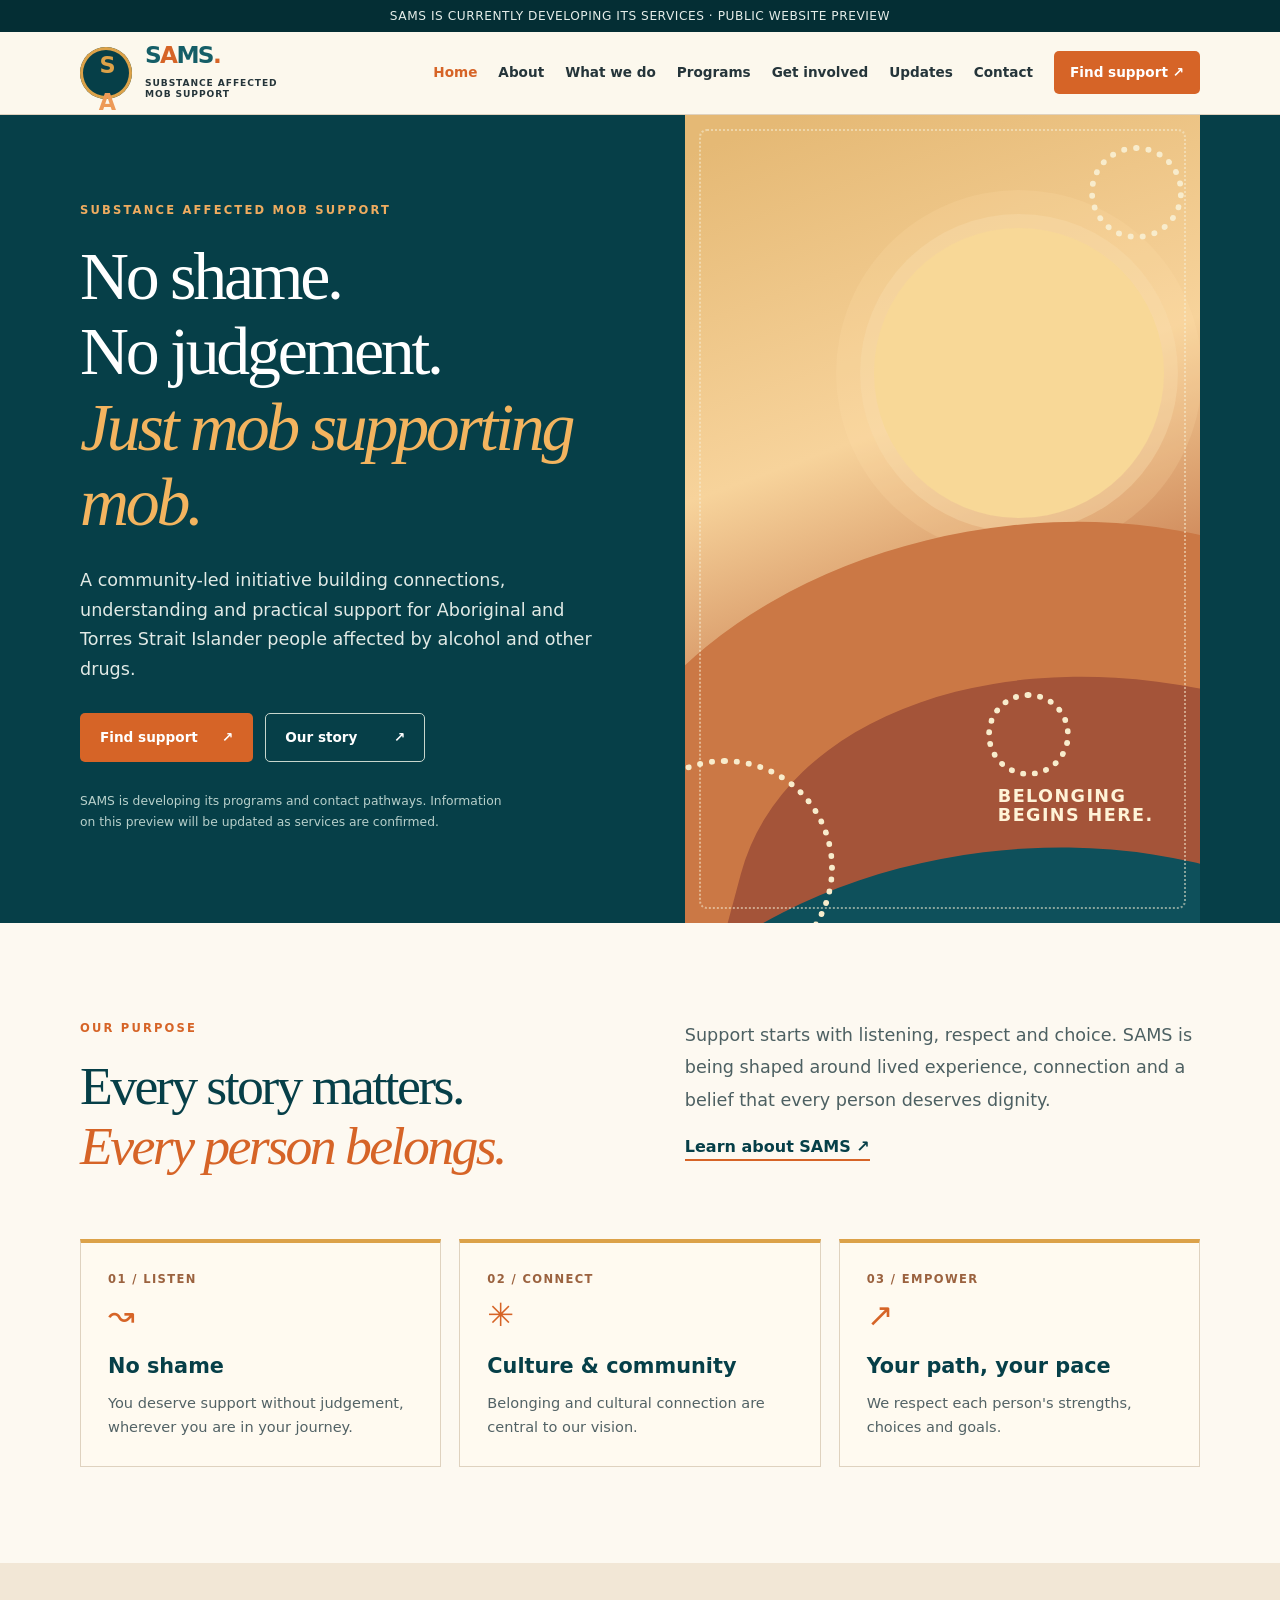
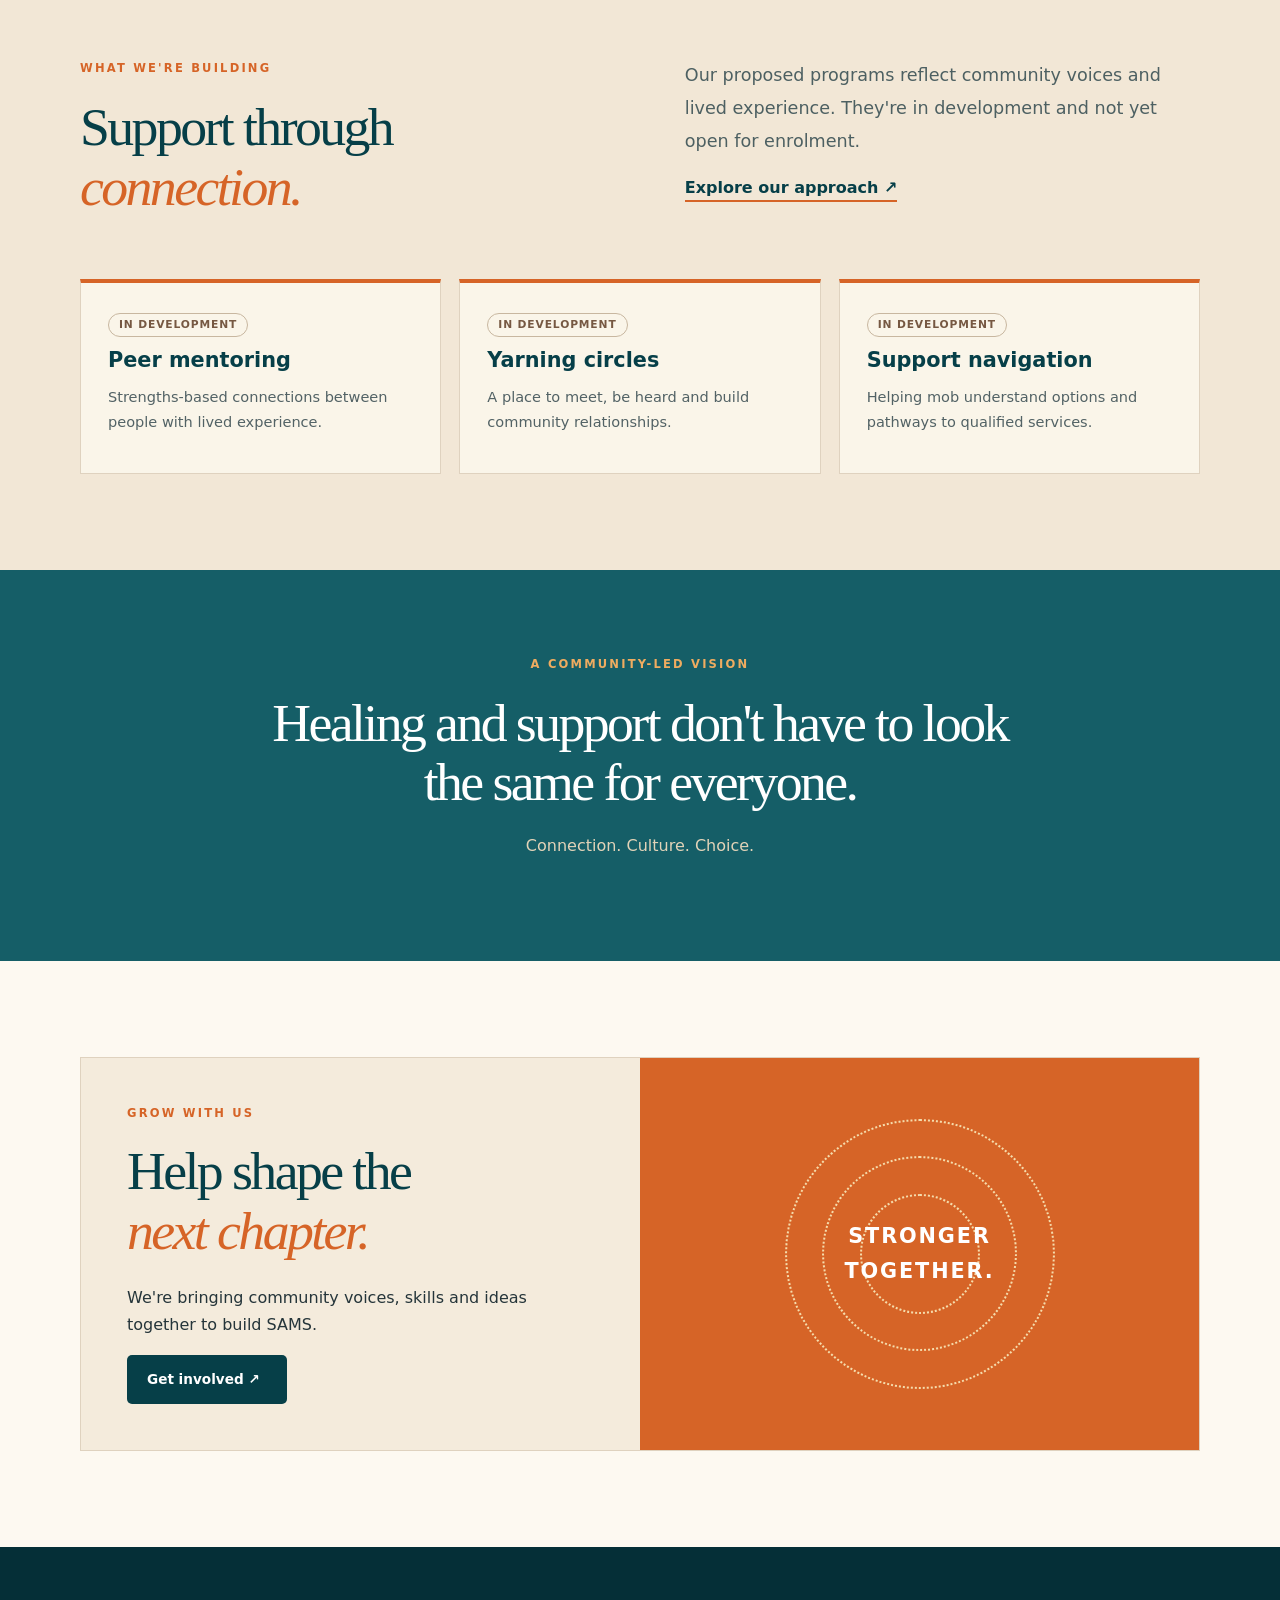
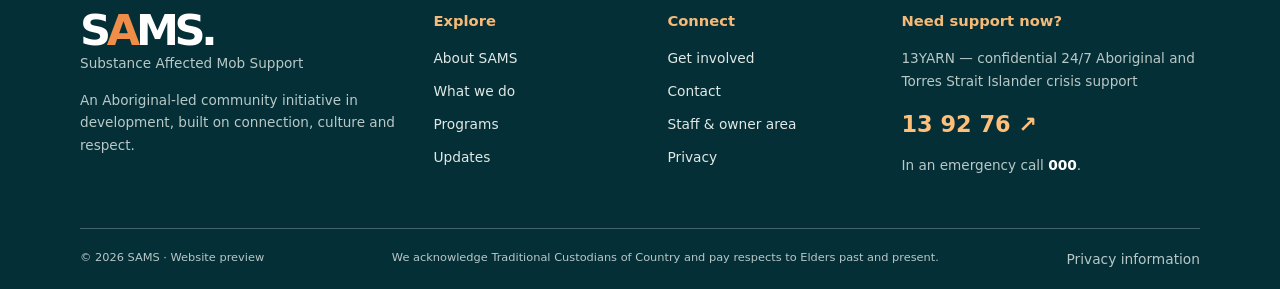
==== index.html @ 55bbc935 "Publish SAMS public preview website with safe informational pages" ====
<!doctype html><html lang="en-AU"><head><meta charset="utf-8"><meta name="viewport" content="width=device-width,initial-scale=1"><meta name="theme-color" content="#063f48"><meta name="robots" content="noindex,nofollow"><meta name="description" content="SAMS — Substance Affected Mob Support, an Aboriginal-led community initiative in development."><title>Home | SAMS</title><link rel="stylesheet" href="static/site.css"><script src="static/site.js" defer></script></head><body><a class="skip" href="#main">Skip to content</a><div class="topbar">SAMS IS CURRENTLY DEVELOPING ITS SERVICES · PUBLIC WEBSITE PREVIEW</div><header class="header"><div class="container head-inner"><a class="brand" href="index.html" aria-label="SAMS homepage"><span class="logo" aria-hidden="true">S<b>A</b></span><span><span class="brand-name">S<span class="orange-letter">A</span>MS<span class="orange-letter">.</span></span><div class="brand-sub">SUBSTANCE AFFECTED<br>MOB SUPPORT</div></span></a><button class="menu-toggle" type="button" aria-controls="nav" aria-expanded="false">☰ Menu</button><nav id="nav" class="nav" aria-label="Main navigation"><a aria-current="page" href="index.html">Home</a><a  href="about.html">About</a><a  href="what-we-do.html">What we do</a><a  href="programs.html">Programs</a><a  href="get-involved.html">Get involved</a><a  href="updates.html">Updates</a><a  href="contact.html">Contact</a><a class="nav-cta"  href="get-support.html">Find support ↗</a></nav></div></header><main id="main"><section class="hero"><div class="container hero-wrap"><div><span class="eyebrow light">SUBSTANCE AFFECTED MOB SUPPORT</span><h1>No shame.<br>No judgement.<br><em>Just mob supporting mob.</em></h1><p class="lead">A community-led initiative building connections, understanding and practical support for Aboriginal and Torres Strait Islander people affected by alcohol and other drugs.</p><div class="buttons"><a class="button orange" href="get-support.html">Find support <span>↗</span></a><a class="button outline" href="about.html">Our story <span>↗</span></a></div><p class="status-note">SAMS is developing its programs and contact pathways. Information on this preview will be updated as services are confirmed.</p></div><div class="hero-art" aria-label="Decorative landscape-inspired artwork"><div class="sun"></div><div class="hill hill-one"></div><div class="hill hill-two"></div><div class="hill hill-three"></div><div class="circle c1"></div><div class="circle c2"></div><div class="circle c3"></div><div class="art-word">BELONGING<br>BEGINS HERE.</div></div></div></section>
<section class="section paper"><div class="container split"><div><span class="eyebrow">OUR PURPOSE</span><h2>Every story matters.<br><em>Every person belongs.</em></h2></div><div><p class="body-large">Support starts with listening, respect and choice. SAMS is being shaped around lived experience, connection and a belief that every person deserves dignity.</p><a class="text-link" href="about.html">Learn about SAMS ↗</a></div></div><div class="container card-grid three"><article class="feature"><div class="number">01 / LISTEN</div><div class="feature-symbol">↝</div><h3>No shame</h3><p>You deserve support without judgement, wherever you are in your journey.</p></article><article class="feature"><div class="number">02 / CONNECT</div><div class="feature-symbol">✳</div><h3>Culture & community</h3><p>Belonging and cultural connection are central to our vision.</p></article><article class="feature"><div class="number">03 / EMPOWER</div><div class="feature-symbol">↗</div><h3>Your path, your pace</h3><p>We respect each person's strengths, choices and goals.</p></article></div></section>
<section class="section sand"><div class="container split"><div><span class="eyebrow">WHAT WE'RE BUILDING</span><h2>Support through<br><em>connection.</em></h2></div><div><p class="body-large">Our proposed programs reflect community voices and lived experience. They're in development and not yet open for enrolment.</p><a class="text-link" href="what-we-do.html">Explore our approach ↗</a></div></div><div class="container card-grid three"><article class="service"><span class="pill">In development</span><h3>Peer mentoring</h3><p>Strengths-based connections between people with lived experience.</p></article><article class="service"><span class="pill">In development</span><h3>Yarning circles</h3><p>A place to meet, be heard and build community relationships.</p></article><article class="service"><span class="pill">In development</span><h3>Support navigation</h3><p>Helping mob understand options and pathways to qualified services.</p></article></div></section><section class="quote"><div class="container"><span class="eyebrow light">A COMMUNITY-LED VISION</span><h2>Healing and support don't have to look the same for everyone.</h2><p>Connection. Culture. Choice.</p></div></section><section class="section paper"><div class="container callout"><div><span class="eyebrow">GROW WITH US</span><h2>Help shape the<br><em>next chapter.</em></h2><p>We're bringing community voices, skills and ideas together to build SAMS.</p><a class="button dark" href="get-involved.html">Get involved ↗</a></div><div class="symbol-art" aria-hidden="true"><div class="r"></div><div class="r"></div><div class="r"></div><span>STRONGER<br>TOGETHER.</span></div></div></section></main><footer class="foot"><div class="container foot-grid"><div><div class="foot-brand">S<span>A</span>MS.</div><p>Substance Affected Mob Support</p><p>An Aboriginal-led community initiative in development, built on connection, culture and respect.</p></div><div><h3>Explore</h3><a href="about.html">About SAMS</a><a href="what-we-do.html">What we do</a><a href="programs.html">Programs</a><a href="updates.html">Updates</a></div><div><h3>Connect</h3><a href="get-involved.html">Get involved</a><a href="contact.html">Contact</a><a href="staff-preview.html">Staff & owner area</a><a href="privacy.html">Privacy</a></div><div><h3>Need support now?</h3><p>13YARN — confidential 24/7 Aboriginal and Torres Strait Islander crisis support</p><a href="tel:139276" style="font-size:1.4rem;color:#ffbf79;font-weight:900">13 92 76 ↗</a><p>In an emergency call <a href="tel:000" style="display:inline;color:white;font-weight:800">000</a>.</p></div></div><div class="container foot-bottom"><span>© 2026 SAMS · Website preview</span><span>We acknowledge Traditional Custodians of Country and pay respects to Elders past and present.</span><a href="privacy.html">Privacy information</a></div></footer></body></html>
---- static/site.css ----
:root{--deep:#063f48;--teal:#155e67;--orange:#d66427;--orange-light:#e88e45;--gold:#dca249;--cream:#faf5e9;--paper:#fdf9f1;--sand:#f2e7d6;--ink:#25353a;--muted:#637173;--border:#dfd2bf}*{box-sizing:border-box}html{scroll-behavior:smooth}body{margin:0;font:16px/1.68 system-ui,-apple-system,"Segoe UI",sans-serif;background:var(--cream);color:var(--ink)}a{color:inherit}a:focus-visible,button:focus-visible{outline:3px solid var(--gold);outline-offset:4px}.container{width:min(1120px,calc(100% - 44px));margin:auto}.skip{position:absolute;left:-9999px;top:1rem;padding:.7rem;background:white;z-index:50}.skip:focus{left:1rem}.topbar{background:#042e34;color:#e5ede9;text-align:center;font-size:.76rem;padding:.35rem 1rem;letter-spacing:.045em}.header{background:#fcf8ed;border-bottom:1px solid var(--border);position:sticky;top:0;z-index:20}.head-inner{min-height:82px;display:flex;align-items:center;justify-content:space-between;gap:24px}.brand{display:flex;align-items:center;gap:13px;text-decoration:none;min-width:0}.logo{width:52px;height:52px;background:var(--deep);border-radius:50%;display:grid;place-items:center;color:var(--gold);font-size:1.4rem;font-weight:900;letter-spacing:-3px;box-shadow:inset 0 0 0 3px #dca249}.logo b{color:#ed9a57}.brand-name{font-weight:900;font-size:1.45rem;letter-spacing:-.07em;color:var(--teal);line-height:.9}.brand-name .orange-letter{color:var(--orange)}.brand-sub{font-size:.57rem;letter-spacing:.1em;line-height:1.25;font-weight:800;color:var(--ink);margin-top:6px}.nav{display:flex;gap:21px;align-items:center}.nav a{text-decoration:none;font-weight:700;font-size:.85rem;white-space:nowrap}.nav a[aria-current=page]{color:var(--orange)}.nav a:hover,.text-link:hover{color:var(--orange)}.nav .nav-cta{padding:10px 16px;border-radius:5px;background:var(--orange);color:#fff}.menu-toggle{display:none;background:none;border:1px solid var(--border);border-radius:6px;padding:8px 11px;font-weight:700}.hero{background:var(--deep);color:#fff;overflow:hidden}.hero-wrap{min-height:570px;display:grid;grid-template-columns:1.08fr .92fr;align-items:stretch}.hero-wrap>div:first-child{padding:86px 56px 78px 0}.eyebrow{display:block;font-size:.72rem;font-weight:900;letter-spacing:.19em;color:var(--orange);text-transform:uppercase;margin-bottom:19px}.eyebrow.light{color:#efac60}h1,h2,h3,p{margin-top:0}h1,h2{font-family:Georgia,serif;font-weight:500;letter-spacing:-.048em;line-height:1.11}h1{font-size:clamp(3.3rem,5.3vw,5.5rem);margin:0 0 26px}h1 em,h2 em{font-style:italic;color:var(--orange)}.hero h1 em{color:#f3b45f}.lead{max-width:525px;font-size:1.1rem;color:#e1eae6}.buttons{display:flex;flex-wrap:wrap;gap:12px;margin:29px 0}.button{display:inline-flex;gap:24px;align-items:center;justify-content:space-between;padding:12px 19px;border-radius:5px;text-decoration:none;font-weight:800;font-size:.85rem;border:1px solid transparent;min-width:160px;cursor:pointer}.button.orange{background:var(--orange);color:white}.button.dark{background:var(--deep);color:white}.button.outline{border-color:#c7d6cd;color:white}.button:hover{filter:brightness(1.1)}button:disabled{opacity:.55;cursor:not-allowed}.status-note{font-size:.77rem;color:#b8d0cb;max-width:440px}.hero-art{position:relative;overflow:hidden;min-height:480px;background:linear-gradient(160deg,#e5b975 4%,#f7d39b 39%,#bc663c 74%,#743e31 100%);isolation:isolate}.hero-art:after{content:"";position:absolute;inset:14px;border:2px dotted #f7f0d7;border-radius:8px;opacity:.52;z-index:8;pointer-events:none}.sun{width:290px;height:290px;border-radius:50%;background:#f8d897;position:absolute;right:7%;top:14%;box-shadow:0 0 0 14px #f6dcab65,0 0 0 38px #fbe0ac30}.hill{position:absolute;bottom:-20%;width:170%;height:74%;left:-20%;border-radius:50% 50% 0 0}.hill-one{background:#cb7845;transform:rotate(-10deg);bottom:-25%}.hill-two{background:#a45439;transform:rotate(15deg);left:8%;bottom:-45%}.hill-three{background:#0e505b;transform:rotate(-7deg);bottom:-65%}.circle{position:absolute;border:6px dotted #f8eccc;border-radius:50%;z-index:3}.c1{width:220px;height:220px;left:-70px;bottom:-55px}.c2{width:95px;height:95px;right:16px;top:30px}.c3{width:85px;height:85px;right:25%;bottom:18%}.art-word{position:absolute;bottom:12%;right:9%;color:#fff3d7;font-weight:900;letter-spacing:.08em;font-size:1.1rem;line-height:1.1;z-index:7}.section{padding:96px 0}.paper{background:var(--paper)}.sand{background:var(--sand)}.split{display:grid;grid-template-columns:1fr 1fr;gap:8%;align-items:start;margin-bottom:38px}h2{font-size:clamp(2.6rem,4.2vw,4.4rem);color:var(--deep);margin-bottom:24px}.body-large{font-size:1.1rem;line-height:1.85;color:#4d6062}.narrow{max-width:620px}.text-link{font-weight:800;text-decoration:none;color:var(--deep);border-bottom:2px solid var(--orange);padding-bottom:3px}.card-grid{display:grid;gap:18px}.card-grid.three{grid-template-columns:repeat(3,minmax(0,1fr))}.card-grid.two{grid-template-columns:repeat(2,minmax(0,1fr))}.feature,.service{padding:27px;background:#fffaf0;border:1px solid var(--border);min-height:195px}.feature{border-top:4px solid var(--gold)}.feature h3,.service h3{font-size:1.3rem;line-height:1.25;color:var(--deep);margin:11px 0}.feature p,.service p{font-size:.91rem;color:#526265;margin:0}.number{font-size:.72rem;letter-spacing:.12em;font-weight:900;color:#9b623f}.feature-symbol{font-size:2rem;color:var(--orange)}.service{background:#faf5e9;border-top:4px solid var(--orange)}.pill{display:inline-block;border:1px solid #c8b7a0;border-radius:30px;padding:2px 10px;text-transform:uppercase;letter-spacing:.08em;font-size:.67rem;font-weight:850;color:#765842}.quote{background:var(--teal);color:white;padding:85px 0;text-align:center}.quote h2{color:white;max-width:790px;margin:10px auto 20px}.quote p{color:#e2d3b8}.callout{display:grid;grid-template-columns:1fr 1fr;min-height:355px;background:#f4ebdc;border:1px solid var(--border)}.callout>div:first-child{padding:46px}.symbol-art{background:var(--orange);position:relative;overflow:hidden;display:grid;place-items:center}.symbol-art .r{position:absolute;border:2px dotted #f5dcac;border-radius:50%;width:270px;height:270px}.symbol-art .r:nth-child(2){width:195px;height:195px}.symbol-art .r:nth-child(3){width:120px;height:120px}.symbol-art span{position:relative;font-weight:900;color:white;letter-spacing:.09em;text-align:center;font-size:1.3rem}.inner-hero{background:var(--deep);color:white;padding:75px 0 68px;position:relative;overflow:hidden}.inner-hero:after{content:"";position:absolute;width:230px;height:230px;border:4px dotted #d8a251;opacity:.4;border-radius:50%;right:-40px;top:-60px}.inner-hero h1{font-size:clamp(2.8rem,5vw,4.8rem);margin:0}.prose{max-width:790px}.prose>p,.prose>ul{font-size:1.08rem;line-height:1.85;color:#45575a}.prose h3{font-size:1.4rem;color:var(--deep);margin-top:38px}.prose li{margin:12px 0}.prose .notice{margin-top:25px}.notice{background:#f8ebd7;border-left:4px solid var(--orange);padding:20px 24px;font-size:.9rem;color:#5b4b41}.spaced{margin-top:37px}.stack{display:grid;gap:16px}.stack .feature{min-height:unset}.form-card{background:#f4ebdb;padding:33px;border:1px solid var(--border)}.form-card h3{font-size:1.6rem;color:var(--deep);margin:16px 0}.form{display:grid;gap:16px}.form label{font-weight:700;font-size:.8rem}.form input,.form textarea{display:block;width:100%;padding:12px;margin-top:6px;border:1px solid #c6b9a5;background:#eee5d8;border-radius:4px;font:inherit}.muted{font-size:.86rem;color:var(--muted)}.tiny{font-size:.76rem;color:var(--muted)}.support-list{display:grid;gap:12px;margin:28px 0}.support-list>div{background:white;padding:22px 26px;border-left:4px solid var(--teal);display:grid;grid-template-columns:1.1fr 1.8fr auto;align-items:center;gap:15px}.support-list h3,.support-list p{margin:0}.support-list h3{font-size:1.06rem}.support-list p{font-size:.88rem}.support-list a{font-weight:900;text-decoration:none;color:var(--orange);white-space:nowrap}.foot{background:#052f37;color:#e0e9e5;padding:62px 0 18px}.foot-grid{display:grid;grid-template-columns:1.6fr 1fr 1fr 1.5fr;gap:35px}.foot h3{font-size:.92rem;margin-bottom:13px;color:#f5ba77}.foot a{display:block;font-size:.86rem;text-decoration:none;margin:10px 0}.foot a:hover{text-decoration:underline}.foot p{font-size:.85rem;color:#b9c9c7}.foot .foot-brand{color:white;font-weight:900;font-size:2.7rem;letter-spacing:-.1em;line-height:1}.foot-brand span{color:#ef8e49}.foot-bottom{border-top:1px solid #41636a;margin-top:38px;padding-top:19px;display:flex;flex-wrap:wrap;gap:20px;justify-content:space-between;color:#b7c8c7;font-size:.71rem}.foot-bottom a{margin:0}.mobile-nav-open .nav{display:flex}@media(max-width:1040px){.nav{gap:12px}.nav a{font-size:.75rem}.head-inner{gap:10px}.brand-sub{font-size:.5rem}}@media(max-width:820px){.head-inner{min-height:73px}.menu-toggle{display:block}.nav{display:none;position:absolute;top:100%;left:0;right:0;flex-direction:column;align-items:stretch;background:#fcf8ed;padding:18px 25px 26px;box-shadow:0 10px 24px #052f3720}.nav a{font-size:.93rem;padding:8px}.nav .nav-cta{text-align:center}.hero-wrap{grid-template-columns:1fr}.hero-wrap>div:first-child{padding:67px 0 45px}.hero-art{min-height:330px;margin:0 -22px}.split,.callout{grid-template-columns:1fr}.card-grid.three{grid-template-columns:repeat(2,minmax(0,1fr))}.foot-grid{grid-template-columns:repeat(2,1fr)}.section{padding:66px 0}.symbol-art{min-height:250px}}@media(max-width:520px){.container{width:min(100% - 34px,1120px)}.topbar{font-size:.64rem}.brand-name{font-size:1.2rem}.logo{width:43px;height:43px;font-size:1.2rem}.hero-wrap>div:first-child{padding-top:49px}h1{font-size:clamp(2.8rem,12vw,4rem)}.card-grid.three,.card-grid.two,.foot-grid{grid-template-columns:1fr}.support-list>div{grid-template-columns:1fr}.support-list a{margin-top:0}.foot-bottom{display:block}.split{gap:20px}.form-card{padding:22px}.inner-hero{padding:60px 0}.callout>div:first-child{padding:29px}.body-large{font-size:1rem}}
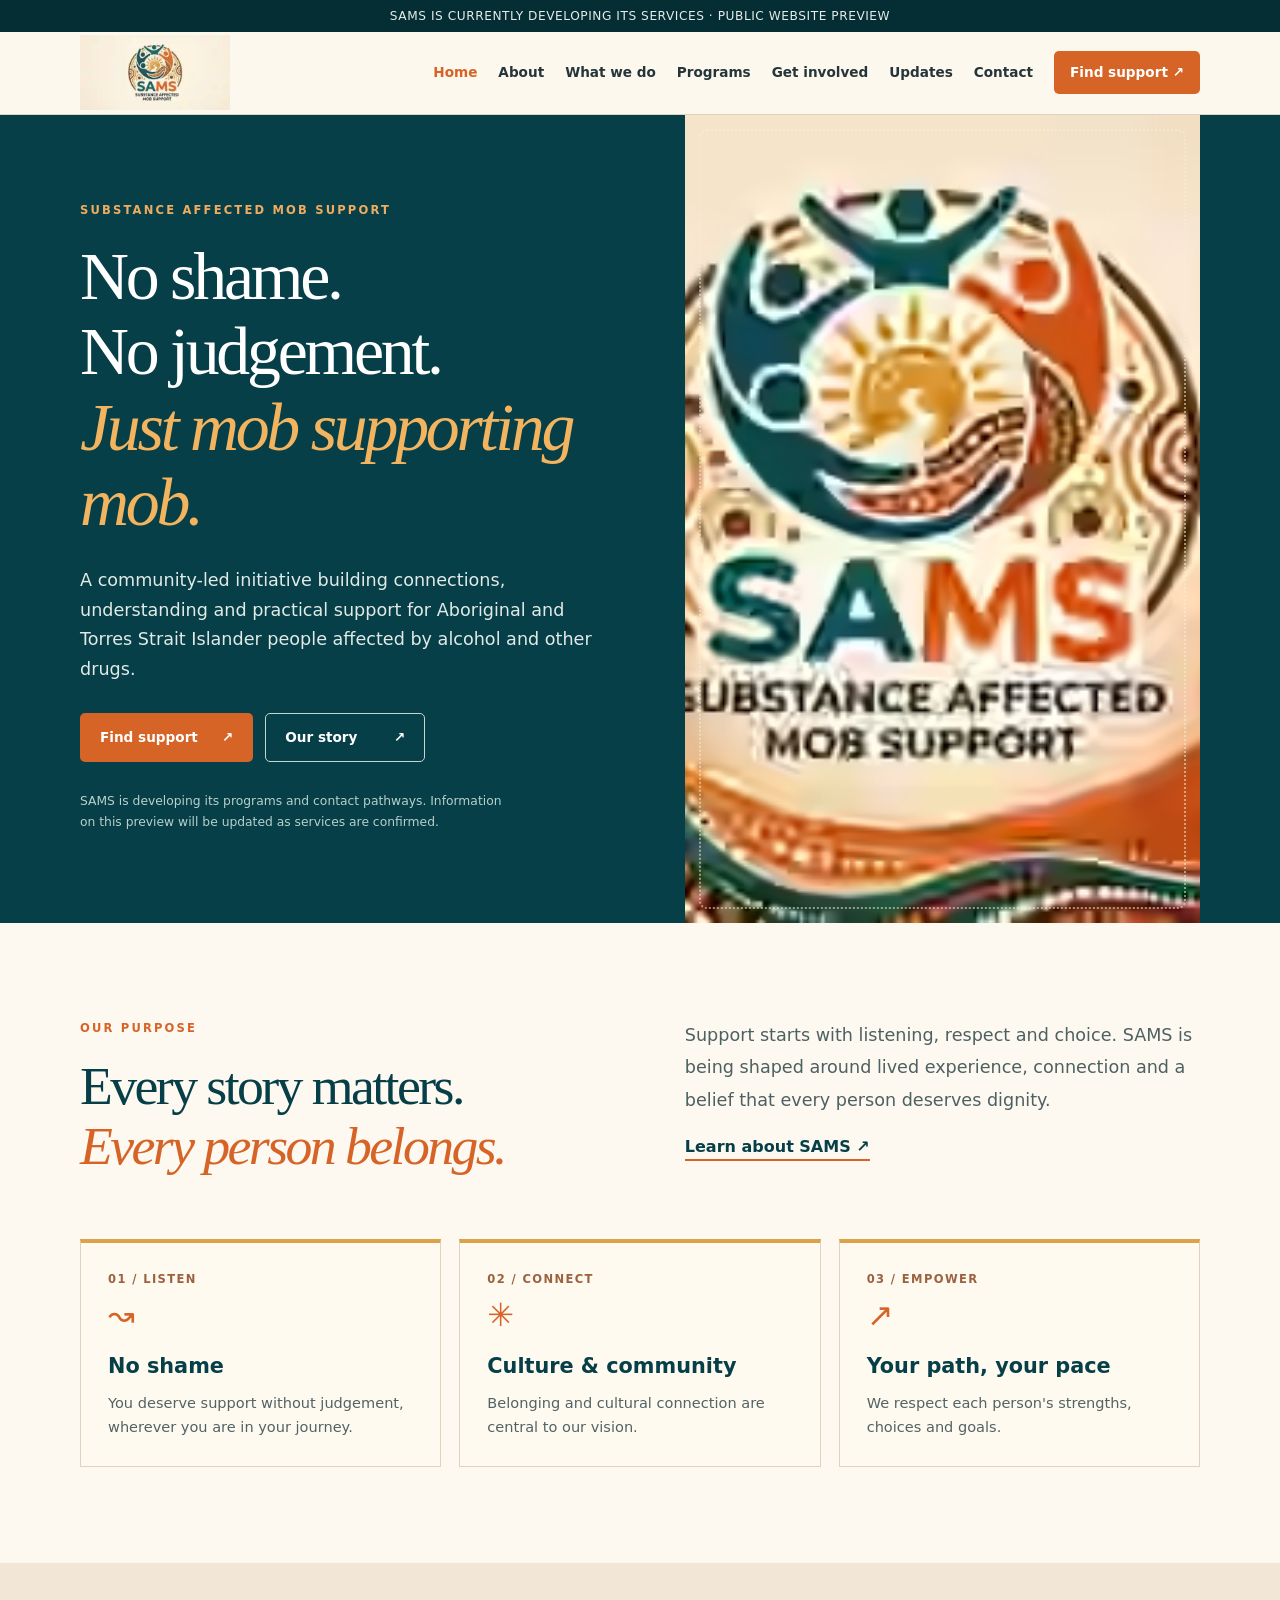
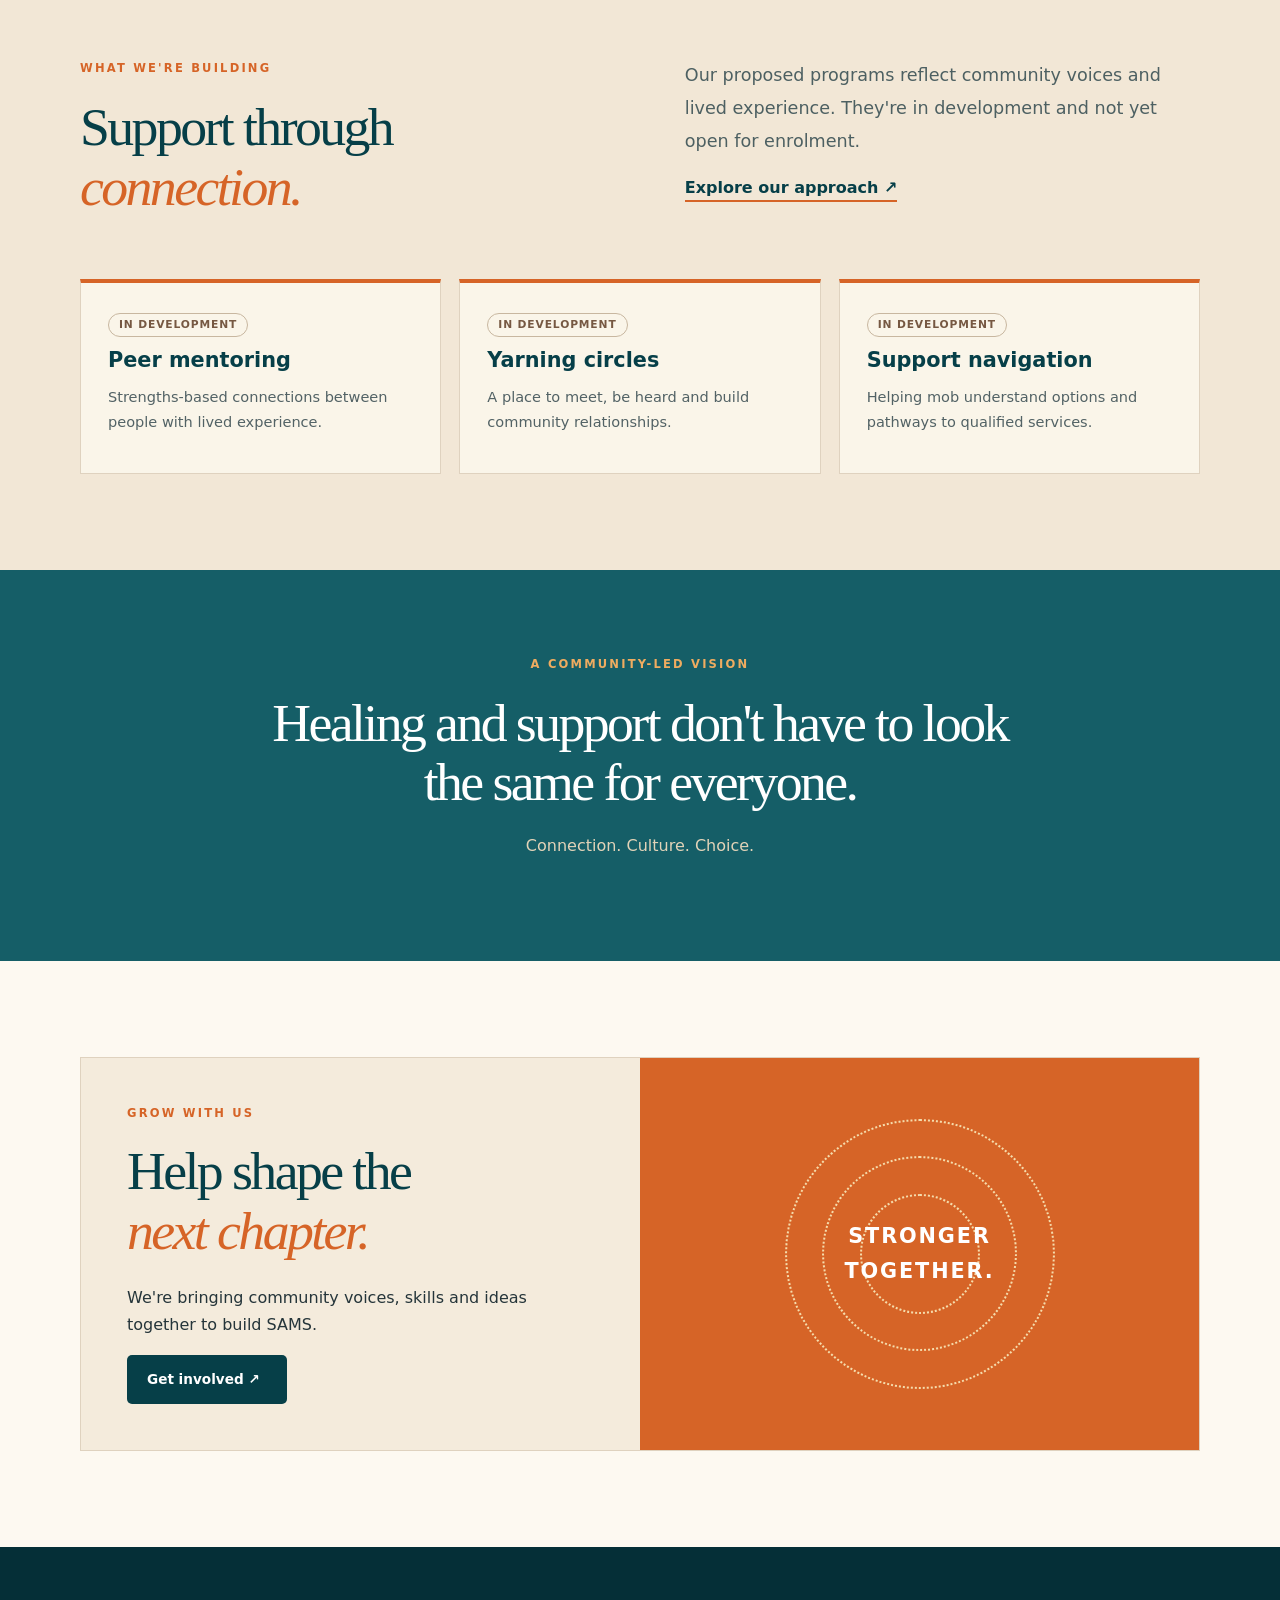
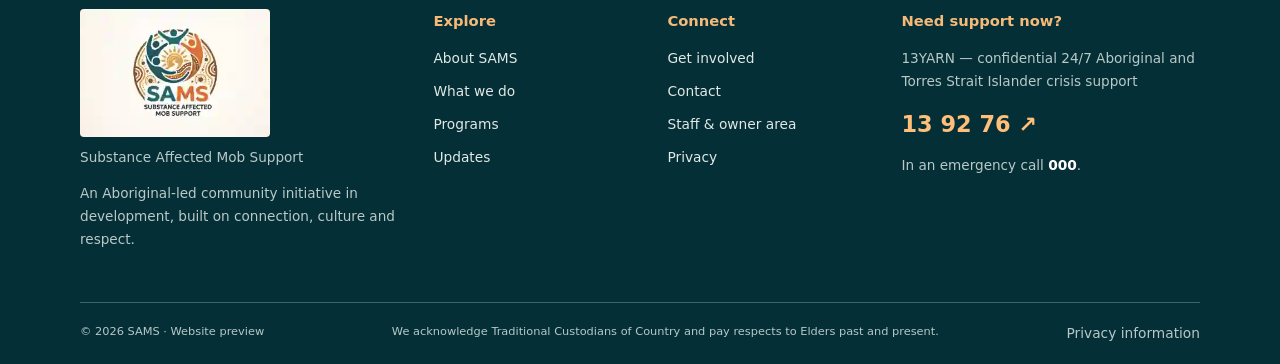
==== commit b5ffde90: "Display actual SAMS identity and banner on homepage" ====
--- a/index.html
+++ b/index.html
@@ -1,3 +1,3 @@
-<!doctype html><html lang="en-AU"><head><meta charset="utf-8"><meta name="viewport" content="width=device-width,initial-scale=1"><meta name="theme-color" content="#063f48"><meta name="robots" content="noindex,nofollow"><meta name="description" content="SAMS — Substance Affected Mob Support, an Aboriginal-led community initiative in development."><title>Home | SAMS</title><link rel="stylesheet" href="static/site.css"><script src="static/site.js" defer></script></head><body><a class="skip" href="#main">Skip to content</a><div class="topbar">SAMS IS CURRENTLY DEVELOPING ITS SERVICES · PUBLIC WEBSITE PREVIEW</div><header class="header"><div class="container head-inner"><a class="brand" href="index.html" aria-label="SAMS homepage"><span class="logo" aria-hidden="true">S<b>A</b></span><span><span class="brand-name">S<span class="orange-letter">A</span>MS<span class="orange-letter">.</span></span><div class="brand-sub">SUBSTANCE AFFECTED<br>MOB SUPPORT</div></span></a><button class="menu-toggle" type="button" aria-controls="nav" aria-expanded="false">☰ Menu</button><nav id="nav" class="nav" aria-label="Main navigation"><a aria-current="page" href="index.html">Home</a><a  href="about.html">About</a><a  href="what-we-do.html">What we do</a><a  href="programs.html">Programs</a><a  href="get-involved.html">Get involved</a><a  href="updates.html">Updates</a><a  href="contact.html">Contact</a><a class="nav-cta"  href="get-support.html">Find support ↗</a></nav></div></header><main id="main"><section class="hero"><div class="container hero-wrap"><div><span class="eyebrow light">SUBSTANCE AFFECTED MOB SUPPORT</span><h1>No shame.<br>No judgement.<br><em>Just mob supporting mob.</em></h1><p class="lead">A community-led initiative building connections, understanding and practical support for Aboriginal and Torres Strait Islander people affected by alcohol and other drugs.</p><div class="buttons"><a class="button orange" href="get-support.html">Find support <span>↗</span></a><a class="button outline" href="about.html">Our story <span>↗</span></a></div><p class="status-note">SAMS is developing its programs and contact pathways. Information on this preview will be updated as services are confirmed.</p></div><div class="hero-art" aria-label="Decorative landscape-inspired artwork"><div class="sun"></div><div class="hill hill-one"></div><div class="hill hill-two"></div><div class="hill hill-three"></div><div class="circle c1"></div><div class="circle c2"></div><div class="circle c3"></div><div class="art-word">BELONGING<br>BEGINS HERE.</div></div></div></section>
+<!doctype html><html lang="en-AU"><head><meta charset="utf-8"><meta name="viewport" content="width=device-width,initial-scale=1"><meta name="theme-color" content="#063f48"><meta name="robots" content="noindex,nofollow"><meta name="description" content="SAMS — Substance Affected Mob Support, an Aboriginal-led community initiative in development."><title>Home | SAMS</title><link rel="stylesheet" href="static/site.css"><script src="static/site.js" defer></script></head><body><a class="skip" href="#main">Skip to content</a><div class="topbar">SAMS IS CURRENTLY DEVELOPING ITS SERVICES · PUBLIC WEBSITE PREVIEW</div><header class="header"><div class="container head-inner"><a class="brand" href="index.html" aria-label="SAMS homepage"><img class="official-logo" src="static/sams-logo.webp" alt="SAMS — Substance Affected Mob Support" width="150" height="155"></a><button class="menu-toggle" type="button" aria-controls="nav" aria-expanded="false">☰ Menu</button><nav id="nav" class="nav" aria-label="Main navigation"><a aria-current="page" href="index.html">Home</a><a  href="about.html">About</a><a  href="what-we-do.html">What we do</a><a  href="programs.html">Programs</a><a  href="get-involved.html">Get involved</a><a  href="updates.html">Updates</a><a  href="contact.html">Contact</a><a class="nav-cta"  href="get-support.html">Find support ↗</a></nav></div></header><main id="main"><section class="hero"><div class="container hero-wrap"><div><span class="eyebrow light">SUBSTANCE AFFECTED MOB SUPPORT</span><h1>No shame.<br>No judgement.<br><em>Just mob supporting mob.</em></h1><p class="lead">A community-led initiative building connections, understanding and practical support for Aboriginal and Torres Strait Islander people affected by alcohol and other drugs.</p><div class="buttons"><a class="button orange" href="get-support.html">Find support <span>↗</span></a><a class="button outline" href="about.html">Our story <span>↗</span></a></div><p class="status-note">SAMS is developing its programs and contact pathways. Information on this preview will be updated as services are confirmed.</p></div><div class="hero-art" aria-label="Official SAMS illustrated banner"><div class="sun"></div><div class="hill hill-one"></div><div class="hill hill-two"></div><div class="hill hill-three"></div><div class="circle c1"></div><div class="circle c2"></div><div class="circle c3"></div><div class="art-word">BELONGING<br>BEGINS HERE.</div></div></div></section>
 <section class="section paper"><div class="container split"><div><span class="eyebrow">OUR PURPOSE</span><h2>Every story matters.<br><em>Every person belongs.</em></h2></div><div><p class="body-large">Support starts with listening, respect and choice. SAMS is being shaped around lived experience, connection and a belief that every person deserves dignity.</p><a class="text-link" href="about.html">Learn about SAMS ↗</a></div></div><div class="container card-grid three"><article class="feature"><div class="number">01 / LISTEN</div><div class="feature-symbol">↝</div><h3>No shame</h3><p>You deserve support without judgement, wherever you are in your journey.</p></article><article class="feature"><div class="number">02 / CONNECT</div><div class="feature-symbol">✳</div><h3>Culture & community</h3><p>Belonging and cultural connection are central to our vision.</p></article><article class="feature"><div class="number">03 / EMPOWER</div><div class="feature-symbol">↗</div><h3>Your path, your pace</h3><p>We respect each person's strengths, choices and goals.</p></article></div></section>
-<section class="section sand"><div class="container split"><div><span class="eyebrow">WHAT WE'RE BUILDING</span><h2>Support through<br><em>connection.</em></h2></div><div><p class="body-large">Our proposed programs reflect community voices and lived experience. They're in development and not yet open for enrolment.</p><a class="text-link" href="what-we-do.html">Explore our approach ↗</a></div></div><div class="container card-grid three"><article class="service"><span class="pill">In development</span><h3>Peer mentoring</h3><p>Strengths-based connections between people with lived experience.</p></article><article class="service"><span class="pill">In development</span><h3>Yarning circles</h3><p>A place to meet, be heard and build community relationships.</p></article><article class="service"><span class="pill">In development</span><h3>Support navigation</h3><p>Helping mob understand options and pathways to qualified services.</p></article></div></section><section class="quote"><div class="container"><span class="eyebrow light">A COMMUNITY-LED VISION</span><h2>Healing and support don't have to look the same for everyone.</h2><p>Connection. Culture. Choice.</p></div></section><section class="section paper"><div class="container callout"><div><span class="eyebrow">GROW WITH US</span><h2>Help shape the<br><em>next chapter.</em></h2><p>We're bringing community voices, skills and ideas together to build SAMS.</p><a class="button dark" href="get-involved.html">Get involved ↗</a></div><div class="symbol-art" aria-hidden="true"><div class="r"></div><div class="r"></div><div class="r"></div><span>STRONGER<br>TOGETHER.</span></div></div></section></main><footer class="foot"><div class="container foot-grid"><div><div class="foot-brand">S<span>A</span>MS.</div><p>Substance Affected Mob Support</p><p>An Aboriginal-led community initiative in development, built on connection, culture and respect.</p></div><div><h3>Explore</h3><a href="about.html">About SAMS</a><a href="what-we-do.html">What we do</a><a href="programs.html">Programs</a><a href="updates.html">Updates</a></div><div><h3>Connect</h3><a href="get-involved.html">Get involved</a><a href="contact.html">Contact</a><a href="staff-preview.html">Staff & owner area</a><a href="privacy.html">Privacy</a></div><div><h3>Need support now?</h3><p>13YARN — confidential 24/7 Aboriginal and Torres Strait Islander crisis support</p><a href="tel:139276" style="font-size:1.4rem;color:#ffbf79;font-weight:900">13 92 76 ↗</a><p>In an emergency call <a href="tel:000" style="display:inline;color:white;font-weight:800">000</a>.</p></div></div><div class="container foot-bottom"><span>© 2026 SAMS · Website preview</span><span>We acknowledge Traditional Custodians of Country and pay respects to Elders past and present.</span><a href="privacy.html">Privacy information</a></div></footer></body></html>+<section class="section sand"><div class="container split"><div><span class="eyebrow">WHAT WE'RE BUILDING</span><h2>Support through<br><em>connection.</em></h2></div><div><p class="body-large">Our proposed programs reflect community voices and lived experience. They're in development and not yet open for enrolment.</p><a class="text-link" href="what-we-do.html">Explore our approach ↗</a></div></div><div class="container card-grid three"><article class="service"><span class="pill">In development</span><h3>Peer mentoring</h3><p>Strengths-based connections between people with lived experience.</p></article><article class="service"><span class="pill">In development</span><h3>Yarning circles</h3><p>A place to meet, be heard and build community relationships.</p></article><article class="service"><span class="pill">In development</span><h3>Support navigation</h3><p>Helping mob understand options and pathways to qualified services.</p></article></div></section><section class="quote"><div class="container"><span class="eyebrow light">A COMMUNITY-LED VISION</span><h2>Healing and support don't have to look the same for everyone.</h2><p>Connection. Culture. Choice.</p></div></section><section class="section paper"><div class="container callout"><div><span class="eyebrow">GROW WITH US</span><h2>Help shape the<br><em>next chapter.</em></h2><p>We're bringing community voices, skills and ideas together to build SAMS.</p><a class="button dark" href="get-involved.html">Get involved ↗</a></div><div class="symbol-art" aria-hidden="true"><div class="r"></div><div class="r"></div><div class="r"></div><span>STRONGER<br>TOGETHER.</span></div></div></section></main><footer class="foot"><div class="container foot-grid"><div><img class="footer-official-logo" src="static/sams-logo.webp" alt="SAMS official logo" width="190" height="196"><p>Substance Affected Mob Support</p><p>An Aboriginal-led community initiative in development, built on connection, culture and respect.</p></div><div><h3>Explore</h3><a href="about.html">About SAMS</a><a href="what-we-do.html">What we do</a><a href="programs.html">Programs</a><a href="updates.html">Updates</a></div><div><h3>Connect</h3><a href="get-involved.html">Get involved</a><a href="contact.html">Contact</a><a href="staff-preview.html">Staff & owner area</a><a href="privacy.html">Privacy</a></div><div><h3>Need support now?</h3><p>13YARN — confidential 24/7 Aboriginal and Torres Strait Islander crisis support</p><a href="tel:139276" style="font-size:1.4rem;color:#ffbf79;font-weight:900">13 92 76 ↗</a><p>In an emergency call <a href="tel:000" style="display:inline;color:white;font-weight:800">000</a>.</p></div></div><div class="container foot-bottom"><span>© 2026 SAMS · Website preview</span><span>We acknowledge Traditional Custodians of Country and pay respects to Elders past and present.</span><a href="privacy.html">Privacy information</a></div></footer></body></html>
--- a/static/site.css
+++ b/static/site.css
@@ -1,2 +1,9 @@
 
 :root{--deep:#063f48;--teal:#155e67;--orange:#d66427;--orange-light:#e88e45;--gold:#dca249;--cream:#faf5e9;--paper:#fdf9f1;--sand:#f2e7d6;--ink:#25353a;--muted:#637173;--border:#dfd2bf}*{box-sizing:border-box}html{scroll-behavior:smooth}body{margin:0;font:16px/1.68 system-ui,-apple-system,"Segoe UI",sans-serif;background:var(--cream);color:var(--ink)}a{color:inherit}a:focus-visible,button:focus-visible{outline:3px solid var(--gold);outline-offset:4px}.container{width:min(1120px,calc(100% - 44px));margin:auto}.skip{position:absolute;left:-9999px;top:1rem;padding:.7rem;background:white;z-index:50}.skip:focus{left:1rem}.topbar{background:#042e34;color:#e5ede9;text-align:center;font-size:.76rem;padding:.35rem 1rem;letter-spacing:.045em}.header{background:#fcf8ed;border-bottom:1px solid var(--border);position:sticky;top:0;z-index:20}.head-inner{min-height:82px;display:flex;align-items:center;justify-content:space-between;gap:24px}.brand{display:flex;align-items:center;gap:13px;text-decoration:none;min-width:0}.logo{width:52px;height:52px;background:var(--deep);border-radius:50%;display:grid;place-items:center;color:var(--gold);font-size:1.4rem;font-weight:900;letter-spacing:-3px;box-shadow:inset 0 0 0 3px #dca249}.logo b{color:#ed9a57}.brand-name{font-weight:900;font-size:1.45rem;letter-spacing:-.07em;color:var(--teal);line-height:.9}.brand-name .orange-letter{color:var(--orange)}.brand-sub{font-size:.57rem;letter-spacing:.1em;line-height:1.25;font-weight:800;color:var(--ink);margin-top:6px}.nav{display:flex;gap:21px;align-items:center}.nav a{text-decoration:none;font-weight:700;font-size:.85rem;white-space:nowrap}.nav a[aria-current=page]{color:var(--orange)}.nav a:hover,.text-link:hover{color:var(--orange)}.nav .nav-cta{padding:10px 16px;border-radius:5px;background:var(--orange);color:#fff}.menu-toggle{display:none;background:none;border:1px solid var(--border);border-radius:6px;padding:8px 11px;font-weight:700}.hero{background:var(--deep);color:#fff;overflow:hidden}.hero-wrap{min-height:570px;display:grid;grid-template-columns:1.08fr .92fr;align-items:stretch}.hero-wrap>div:first-child{padding:86px 56px 78px 0}.eyebrow{display:block;font-size:.72rem;font-weight:900;letter-spacing:.19em;color:var(--orange);text-transform:uppercase;margin-bottom:19px}.eyebrow.light{color:#efac60}h1,h2,h3,p{margin-top:0}h1,h2{font-family:Georgia,serif;font-weight:500;letter-spacing:-.048em;line-height:1.11}h1{font-size:clamp(3.3rem,5.3vw,5.5rem);margin:0 0 26px}h1 em,h2 em{font-style:italic;color:var(--orange)}.hero h1 em{color:#f3b45f}.lead{max-width:525px;font-size:1.1rem;color:#e1eae6}.buttons{display:flex;flex-wrap:wrap;gap:12px;margin:29px 0}.button{display:inline-flex;gap:24px;align-items:center;justify-content:space-between;padding:12px 19px;border-radius:5px;text-decoration:none;font-weight:800;font-size:.85rem;border:1px solid transparent;min-width:160px;cursor:pointer}.button.orange{background:var(--orange);color:white}.button.dark{background:var(--deep);color:white}.button.outline{border-color:#c7d6cd;color:white}.button:hover{filter:brightness(1.1)}button:disabled{opacity:.55;cursor:not-allowed}.status-note{font-size:.77rem;color:#b8d0cb;max-width:440px}.hero-art{position:relative;overflow:hidden;min-height:480px;background:linear-gradient(160deg,#e5b975 4%,#f7d39b 39%,#bc663c 74%,#743e31 100%);isolation:isolate}.hero-art:after{content:"";position:absolute;inset:14px;border:2px dotted #f7f0d7;border-radius:8px;opacity:.52;z-index:8;pointer-events:none}.sun{width:290px;height:290px;border-radius:50%;background:#f8d897;position:absolute;right:7%;top:14%;box-shadow:0 0 0 14px #f6dcab65,0 0 0 38px #fbe0ac30}.hill{position:absolute;bottom:-20%;width:170%;height:74%;left:-20%;border-radius:50% 50% 0 0}.hill-one{background:#cb7845;transform:rotate(-10deg);bottom:-25%}.hill-two{background:#a45439;transform:rotate(15deg);left:8%;bottom:-45%}.hill-three{background:#0e505b;transform:rotate(-7deg);bottom:-65%}.circle{position:absolute;border:6px dotted #f8eccc;border-radius:50%;z-index:3}.c1{width:220px;height:220px;left:-70px;bottom:-55px}.c2{width:95px;height:95px;right:16px;top:30px}.c3{width:85px;height:85px;right:25%;bottom:18%}.art-word{position:absolute;bottom:12%;right:9%;color:#fff3d7;font-weight:900;letter-spacing:.08em;font-size:1.1rem;line-height:1.1;z-index:7}.section{padding:96px 0}.paper{background:var(--paper)}.sand{background:var(--sand)}.split{display:grid;grid-template-columns:1fr 1fr;gap:8%;align-items:start;margin-bottom:38px}h2{font-size:clamp(2.6rem,4.2vw,4.4rem);color:var(--deep);margin-bottom:24px}.body-large{font-size:1.1rem;line-height:1.85;color:#4d6062}.narrow{max-width:620px}.text-link{font-weight:800;text-decoration:none;color:var(--deep);border-bottom:2px solid var(--orange);padding-bottom:3px}.card-grid{display:grid;gap:18px}.card-grid.three{grid-template-columns:repeat(3,minmax(0,1fr))}.card-grid.two{grid-template-columns:repeat(2,minmax(0,1fr))}.feature,.service{padding:27px;background:#fffaf0;border:1px solid var(--border);min-height:195px}.feature{border-top:4px solid var(--gold)}.feature h3,.service h3{font-size:1.3rem;line-height:1.25;color:var(--deep);margin:11px 0}.feature p,.service p{font-size:.91rem;color:#526265;margin:0}.number{font-size:.72rem;letter-spacing:.12em;font-weight:900;color:#9b623f}.feature-symbol{font-size:2rem;color:var(--orange)}.service{background:#faf5e9;border-top:4px solid var(--orange)}.pill{display:inline-block;border:1px solid #c8b7a0;border-radius:30px;padding:2px 10px;text-transform:uppercase;letter-spacing:.08em;font-size:.67rem;font-weight:850;color:#765842}.quote{background:var(--teal);color:white;padding:85px 0;text-align:center}.quote h2{color:white;max-width:790px;margin:10px auto 20px}.quote p{color:#e2d3b8}.callout{display:grid;grid-template-columns:1fr 1fr;min-height:355px;background:#f4ebdc;border:1px solid var(--border)}.callout>div:first-child{padding:46px}.symbol-art{background:var(--orange);position:relative;overflow:hidden;display:grid;place-items:center}.symbol-art .r{position:absolute;border:2px dotted #f5dcac;border-radius:50%;width:270px;height:270px}.symbol-art .r:nth-child(2){width:195px;height:195px}.symbol-art .r:nth-child(3){width:120px;height:120px}.symbol-art span{position:relative;font-weight:900;color:white;letter-spacing:.09em;text-align:center;font-size:1.3rem}.inner-hero{background:var(--deep);color:white;padding:75px 0 68px;position:relative;overflow:hidden}.inner-hero:after{content:"";position:absolute;width:230px;height:230px;border:4px dotted #d8a251;opacity:.4;border-radius:50%;right:-40px;top:-60px}.inner-hero h1{font-size:clamp(2.8rem,5vw,4.8rem);margin:0}.prose{max-width:790px}.prose>p,.prose>ul{font-size:1.08rem;line-height:1.85;color:#45575a}.prose h3{font-size:1.4rem;color:var(--deep);margin-top:38px}.prose li{margin:12px 0}.prose .notice{margin-top:25px}.notice{background:#f8ebd7;border-left:4px solid var(--orange);padding:20px 24px;font-size:.9rem;color:#5b4b41}.spaced{margin-top:37px}.stack{display:grid;gap:16px}.stack .feature{min-height:unset}.form-card{background:#f4ebdb;padding:33px;border:1px solid var(--border)}.form-card h3{font-size:1.6rem;color:var(--deep);margin:16px 0}.form{display:grid;gap:16px}.form label{font-weight:700;font-size:.8rem}.form input,.form textarea{display:block;width:100%;padding:12px;margin-top:6px;border:1px solid #c6b9a5;background:#eee5d8;border-radius:4px;font:inherit}.muted{font-size:.86rem;color:var(--muted)}.tiny{font-size:.76rem;color:var(--muted)}.support-list{display:grid;gap:12px;margin:28px 0}.support-list>div{background:white;padding:22px 26px;border-left:4px solid var(--teal);display:grid;grid-template-columns:1.1fr 1.8fr auto;align-items:center;gap:15px}.support-list h3,.support-list p{margin:0}.support-list h3{font-size:1.06rem}.support-list p{font-size:.88rem}.support-list a{font-weight:900;text-decoration:none;color:var(--orange);white-space:nowrap}.foot{background:#052f37;color:#e0e9e5;padding:62px 0 18px}.foot-grid{display:grid;grid-template-columns:1.6fr 1fr 1fr 1.5fr;gap:35px}.foot h3{font-size:.92rem;margin-bottom:13px;color:#f5ba77}.foot a{display:block;font-size:.86rem;text-decoration:none;margin:10px 0}.foot a:hover{text-decoration:underline}.foot p{font-size:.85rem;color:#b9c9c7}.foot .foot-brand{color:white;font-weight:900;font-size:2.7rem;letter-spacing:-.1em;line-height:1}.foot-brand span{color:#ef8e49}.foot-bottom{border-top:1px solid #41636a;margin-top:38px;padding-top:19px;display:flex;flex-wrap:wrap;gap:20px;justify-content:space-between;color:#b7c8c7;font-size:.71rem}.foot-bottom a{margin:0}.mobile-nav-open .nav{display:flex}@media(max-width:1040px){.nav{gap:12px}.nav a{font-size:.75rem}.head-inner{gap:10px}.brand-sub{font-size:.5rem}}@media(max-width:820px){.head-inner{min-height:73px}.menu-toggle{display:block}.nav{display:none;position:absolute;top:100%;left:0;right:0;flex-direction:column;align-items:stretch;background:#fcf8ed;padding:18px 25px 26px;box-shadow:0 10px 24px #052f3720}.nav a{font-size:.93rem;padding:8px}.nav .nav-cta{text-align:center}.hero-wrap{grid-template-columns:1fr}.hero-wrap>div:first-child{padding:67px 0 45px}.hero-art{min-height:330px;margin:0 -22px}.split,.callout{grid-template-columns:1fr}.card-grid.three{grid-template-columns:repeat(2,minmax(0,1fr))}.foot-grid{grid-template-columns:repeat(2,1fr)}.section{padding:66px 0}.symbol-art{min-height:250px}}@media(max-width:520px){.container{width:min(100% - 34px,1120px)}.topbar{font-size:.64rem}.brand-name{font-size:1.2rem}.logo{width:43px;height:43px;font-size:1.2rem}.hero-wrap>div:first-child{padding-top:49px}h1{font-size:clamp(2.8rem,12vw,4rem)}.card-grid.three,.card-grid.two,.foot-grid{grid-template-columns:1fr}.support-list>div{grid-template-columns:1fr}.support-list a{margin-top:0}.foot-bottom{display:block}.split{gap:20px}.form-card{padding:22px}.inner-hero{padding:60px 0}.callout>div:first-child{padding:29px}.body-large{font-size:1rem}}
+
+/* Official supplied SAMS identity */
+.brand .official-logo{width:150px;height:75px;object-fit:cover;object-position:center;display:block;mix-blend-mode:multiply;flex:none}
+.footer-official-logo{width:190px;height:128px;object-fit:cover;object-position:center;background:#fdf9f1;border-radius:4px}
+.hero-art{background:#e7bd89 url("sams-banner.avif") center center/cover no-repeat!important}
+.hero-art>*{display:none!important}
+@media(max-width:520px){.brand .official-logo{width:118px;height:62px}.footer-official-logo{width:165px;height:105px}}
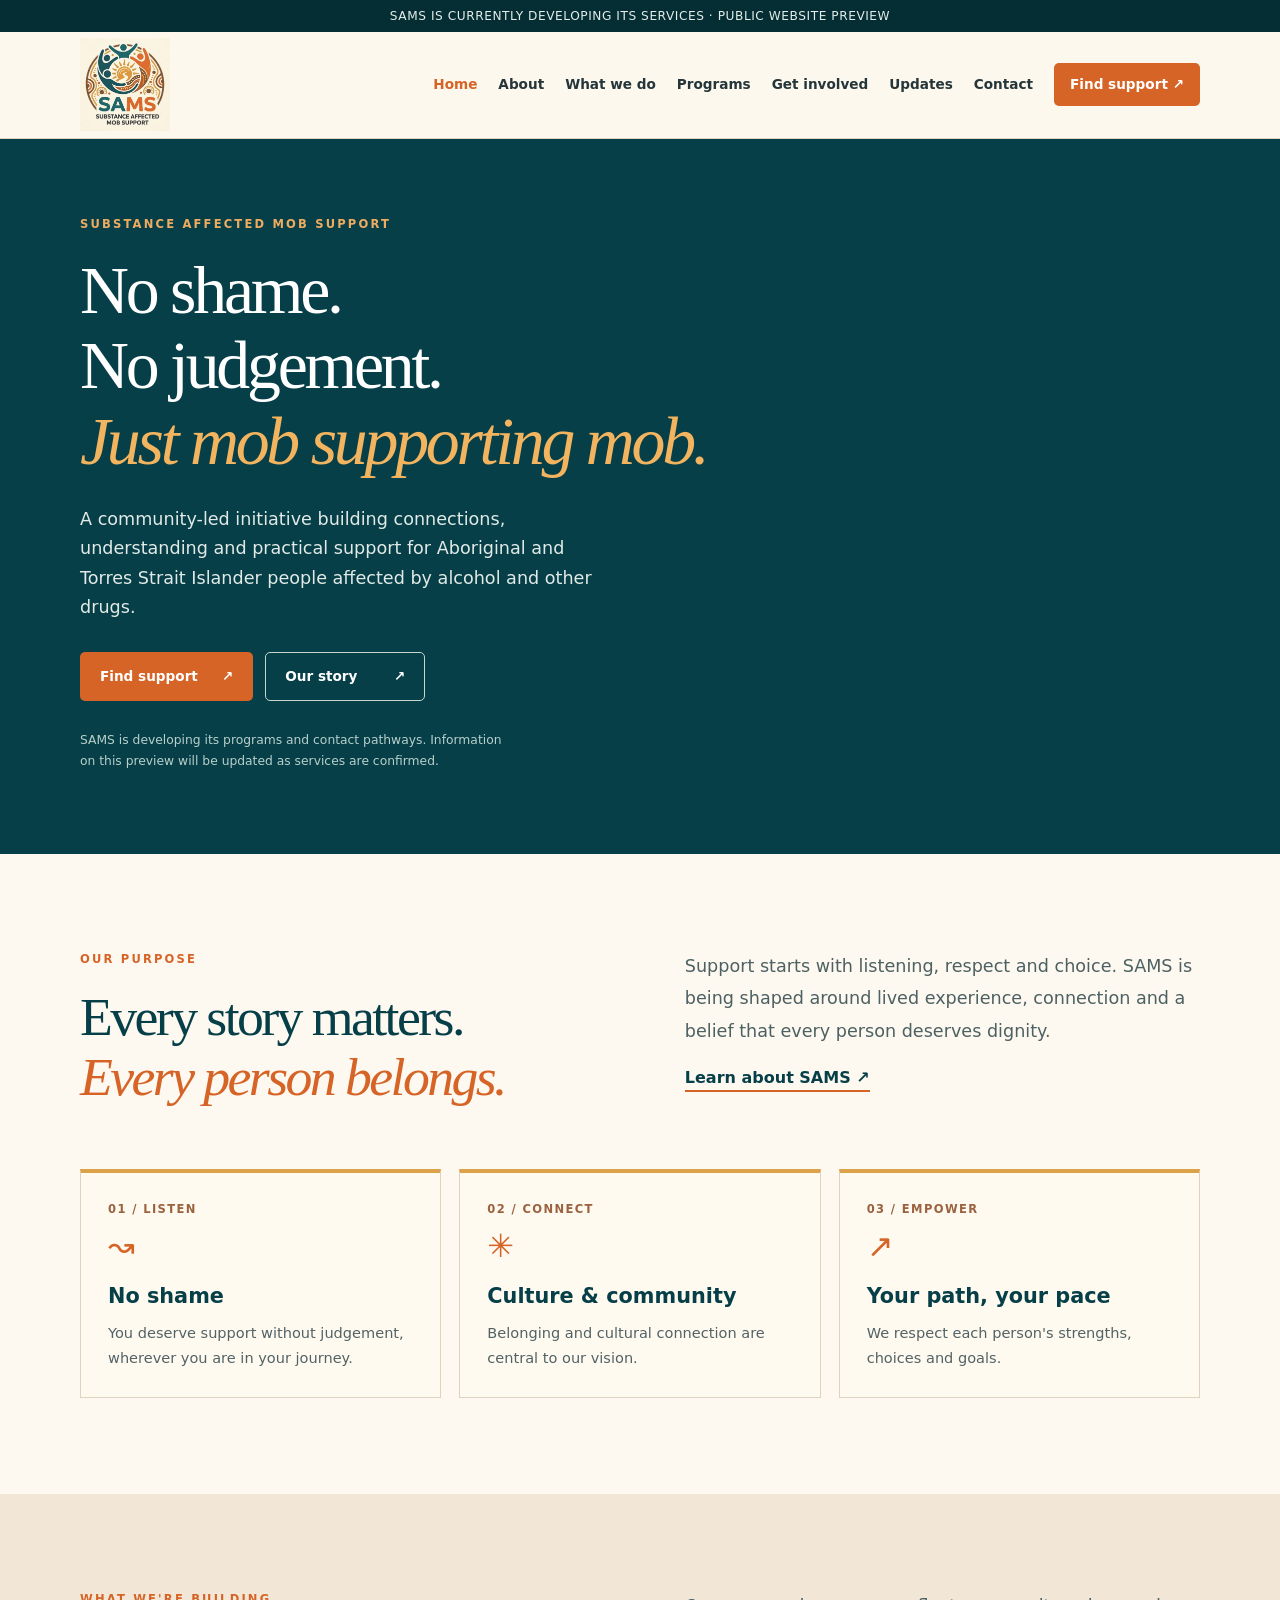
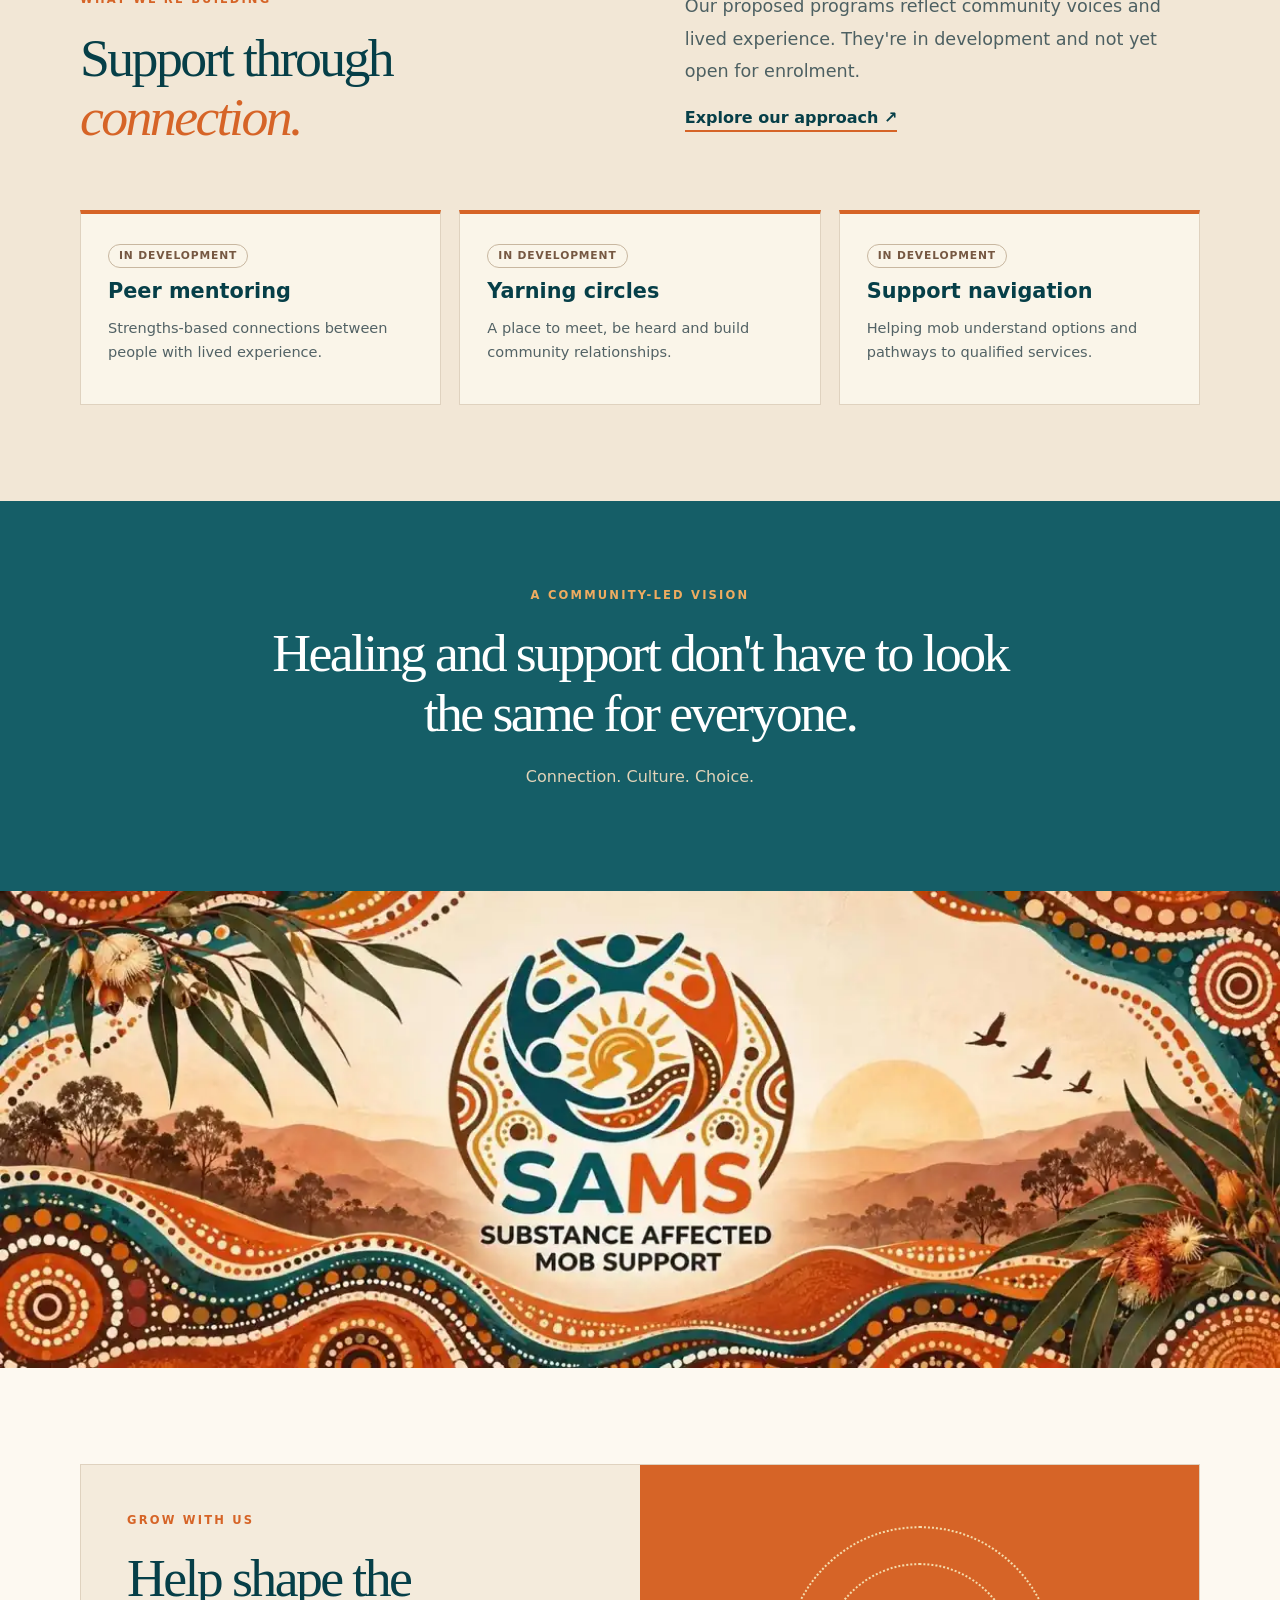
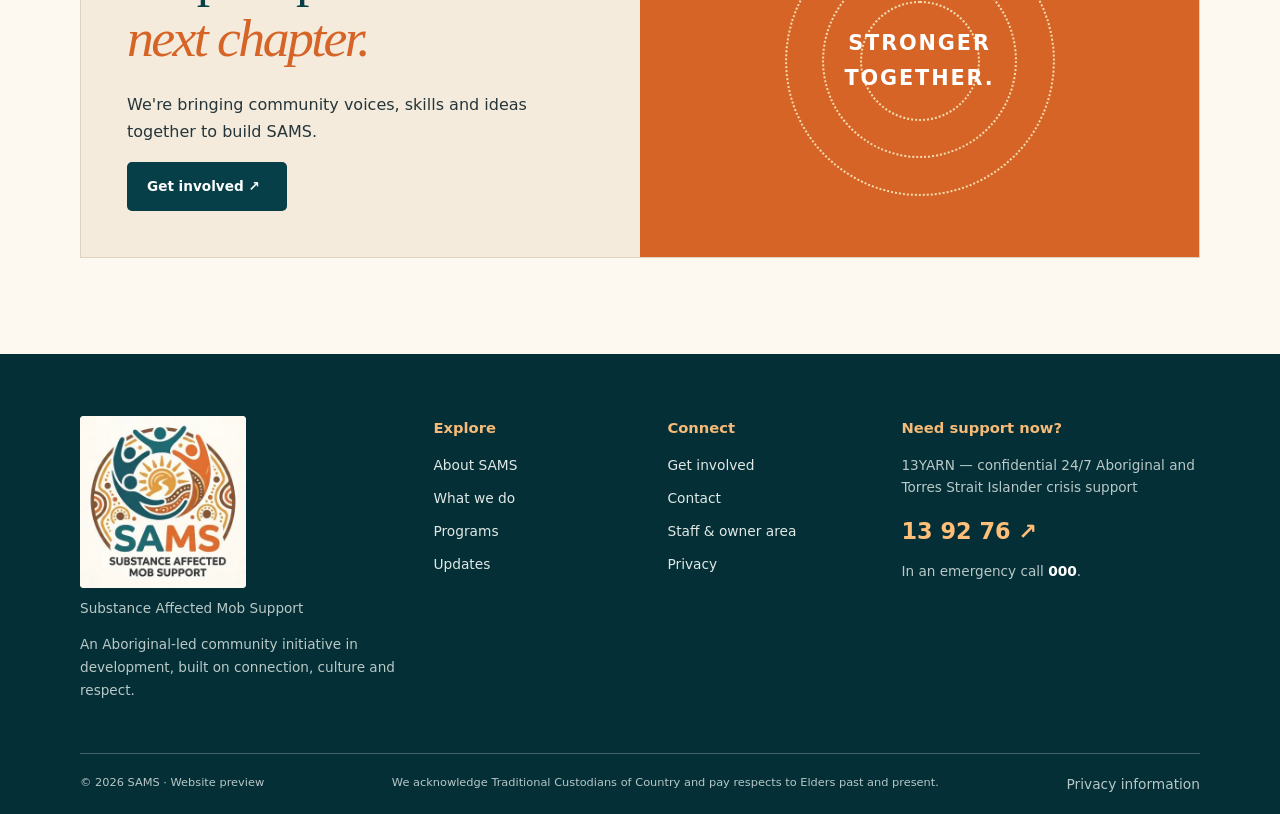
==== commit f5ed4766: "Show complete official SAMS branding on public homepage" ====
--- a/index.html
+++ b/index.html
@@ -1,3 +1,3 @@
 <!doctype html><html lang="en-AU"><head><meta charset="utf-8"><meta name="viewport" content="width=device-width,initial-scale=1"><meta name="theme-color" content="#063f48"><meta name="robots" content="noindex,nofollow"><meta name="description" content="SAMS — Substance Affected Mob Support, an Aboriginal-led community initiative in development."><title>Home | SAMS</title><link rel="stylesheet" href="static/site.css"><script src="static/site.js" defer></script></head><body><a class="skip" href="#main">Skip to content</a><div class="topbar">SAMS IS CURRENTLY DEVELOPING ITS SERVICES · PUBLIC WEBSITE PREVIEW</div><header class="header"><div class="container head-inner"><a class="brand" href="index.html" aria-label="SAMS homepage"><img class="official-logo" src="static/sams-logo.webp" alt="SAMS — Substance Affected Mob Support" width="150" height="155"></a><button class="menu-toggle" type="button" aria-controls="nav" aria-expanded="false">☰ Menu</button><nav id="nav" class="nav" aria-label="Main navigation"><a aria-current="page" href="index.html">Home</a><a  href="about.html">About</a><a  href="what-we-do.html">What we do</a><a  href="programs.html">Programs</a><a  href="get-involved.html">Get involved</a><a  href="updates.html">Updates</a><a  href="contact.html">Contact</a><a class="nav-cta"  href="get-support.html">Find support ↗</a></nav></div></header><main id="main"><section class="hero"><div class="container hero-wrap"><div><span class="eyebrow light">SUBSTANCE AFFECTED MOB SUPPORT</span><h1>No shame.<br>No judgement.<br><em>Just mob supporting mob.</em></h1><p class="lead">A community-led initiative building connections, understanding and practical support for Aboriginal and Torres Strait Islander people affected by alcohol and other drugs.</p><div class="buttons"><a class="button orange" href="get-support.html">Find support <span>↗</span></a><a class="button outline" href="about.html">Our story <span>↗</span></a></div><p class="status-note">SAMS is developing its programs and contact pathways. Information on this preview will be updated as services are confirmed.</p></div><div class="hero-art" aria-label="Official SAMS illustrated banner"><div class="sun"></div><div class="hill hill-one"></div><div class="hill hill-two"></div><div class="hill hill-three"></div><div class="circle c1"></div><div class="circle c2"></div><div class="circle c3"></div><div class="art-word">BELONGING<br>BEGINS HERE.</div></div></div></section>
 <section class="section paper"><div class="container split"><div><span class="eyebrow">OUR PURPOSE</span><h2>Every story matters.<br><em>Every person belongs.</em></h2></div><div><p class="body-large">Support starts with listening, respect and choice. SAMS is being shaped around lived experience, connection and a belief that every person deserves dignity.</p><a class="text-link" href="about.html">Learn about SAMS ↗</a></div></div><div class="container card-grid three"><article class="feature"><div class="number">01 / LISTEN</div><div class="feature-symbol">↝</div><h3>No shame</h3><p>You deserve support without judgement, wherever you are in your journey.</p></article><article class="feature"><div class="number">02 / CONNECT</div><div class="feature-symbol">✳</div><h3>Culture & community</h3><p>Belonging and cultural connection are central to our vision.</p></article><article class="feature"><div class="number">03 / EMPOWER</div><div class="feature-symbol">↗</div><h3>Your path, your pace</h3><p>We respect each person's strengths, choices and goals.</p></article></div></section>
-<section class="section sand"><div class="container split"><div><span class="eyebrow">WHAT WE'RE BUILDING</span><h2>Support through<br><em>connection.</em></h2></div><div><p class="body-large">Our proposed programs reflect community voices and lived experience. They're in development and not yet open for enrolment.</p><a class="text-link" href="what-we-do.html">Explore our approach ↗</a></div></div><div class="container card-grid three"><article class="service"><span class="pill">In development</span><h3>Peer mentoring</h3><p>Strengths-based connections between people with lived experience.</p></article><article class="service"><span class="pill">In development</span><h3>Yarning circles</h3><p>A place to meet, be heard and build community relationships.</p></article><article class="service"><span class="pill">In development</span><h3>Support navigation</h3><p>Helping mob understand options and pathways to qualified services.</p></article></div></section><section class="quote"><div class="container"><span class="eyebrow light">A COMMUNITY-LED VISION</span><h2>Healing and support don't have to look the same for everyone.</h2><p>Connection. Culture. Choice.</p></div></section><section class="section paper"><div class="container callout"><div><span class="eyebrow">GROW WITH US</span><h2>Help shape the<br><em>next chapter.</em></h2><p>We're bringing community voices, skills and ideas together to build SAMS.</p><a class="button dark" href="get-involved.html">Get involved ↗</a></div><div class="symbol-art" aria-hidden="true"><div class="r"></div><div class="r"></div><div class="r"></div><span>STRONGER<br>TOGETHER.</span></div></div></section></main><footer class="foot"><div class="container foot-grid"><div><img class="footer-official-logo" src="static/sams-logo.webp" alt="SAMS official logo" width="190" height="196"><p>Substance Affected Mob Support</p><p>An Aboriginal-led community initiative in development, built on connection, culture and respect.</p></div><div><h3>Explore</h3><a href="about.html">About SAMS</a><a href="what-we-do.html">What we do</a><a href="programs.html">Programs</a><a href="updates.html">Updates</a></div><div><h3>Connect</h3><a href="get-involved.html">Get involved</a><a href="contact.html">Contact</a><a href="staff-preview.html">Staff & owner area</a><a href="privacy.html">Privacy</a></div><div><h3>Need support now?</h3><p>13YARN — confidential 24/7 Aboriginal and Torres Strait Islander crisis support</p><a href="tel:139276" style="font-size:1.4rem;color:#ffbf79;font-weight:900">13 92 76 ↗</a><p>In an emergency call <a href="tel:000" style="display:inline;color:white;font-weight:800">000</a>.</p></div></div><div class="container foot-bottom"><span>© 2026 SAMS · Website preview</span><span>We acknowledge Traditional Custodians of Country and pay respects to Elders past and present.</span><a href="privacy.html">Privacy information</a></div></footer></body></html>+<section class="section sand"><div class="container split"><div><span class="eyebrow">WHAT WE'RE BUILDING</span><h2>Support through<br><em>connection.</em></h2></div><div><p class="body-large">Our proposed programs reflect community voices and lived experience. They're in development and not yet open for enrolment.</p><a class="text-link" href="what-we-do.html">Explore our approach ↗</a></div></div><div class="container card-grid three"><article class="service"><span class="pill">In development</span><h3>Peer mentoring</h3><p>Strengths-based connections between people with lived experience.</p></article><article class="service"><span class="pill">In development</span><h3>Yarning circles</h3><p>A place to meet, be heard and build community relationships.</p></article><article class="service"><span class="pill">In development</span><h3>Support navigation</h3><p>Helping mob understand options and pathways to qualified services.</p></article></div></section><section class="quote"><div class="container"><span class="eyebrow light">A COMMUNITY-LED VISION</span><h2>Healing and support don't have to look the same for everyone.</h2><p>Connection. Culture. Choice.</p></div></section><section class="brand-banner" aria-label="SAMS official visual identity"><img src="static/sams-banner.webp" width="1250" height="465" alt="SAMS illustrated landscape banner with teal, orange and ochre artwork and official logo"></section><section class="section paper"><div class="container callout"><div><span class="eyebrow">GROW WITH US</span><h2>Help shape the<br><em>next chapter.</em></h2><p>We're bringing community voices, skills and ideas together to build SAMS.</p><a class="button dark" href="get-involved.html">Get involved ↗</a></div><div class="symbol-art" aria-hidden="true"><div class="r"></div><div class="r"></div><div class="r"></div><span>STRONGER<br>TOGETHER.</span></div></div></section></main><footer class="foot"><div class="container foot-grid"><div><img class="footer-official-logo" src="static/sams-logo.webp" alt="SAMS official logo" width="190" height="196"><p>Substance Affected Mob Support</p><p>An Aboriginal-led community initiative in development, built on connection, culture and respect.</p></div><div><h3>Explore</h3><a href="about.html">About SAMS</a><a href="what-we-do.html">What we do</a><a href="programs.html">Programs</a><a href="updates.html">Updates</a></div><div><h3>Connect</h3><a href="get-involved.html">Get involved</a><a href="contact.html">Contact</a><a href="staff-preview.html">Staff & owner area</a><a href="privacy.html">Privacy</a></div><div><h3>Need support now?</h3><p>13YARN — confidential 24/7 Aboriginal and Torres Strait Islander crisis support</p><a href="tel:139276" style="font-size:1.4rem;color:#ffbf79;font-weight:900">13 92 76 ↗</a><p>In an emergency call <a href="tel:000" style="display:inline;color:white;font-weight:800">000</a>.</p></div></div><div class="container foot-bottom"><span>© 2026 SAMS · Website preview</span><span>We acknowledge Traditional Custodians of Country and pay respects to Elders past and present.</span><a href="privacy.html">Privacy information</a></div></footer></body></html>
--- a/static/site.css
+++ b/static/site.css
@@ -7,3 +7,16 @@
 .hero-art{background:#e7bd89 url("sams-banner.avif") center center/cover no-repeat!important}
 .hero-art>*{display:none!important}
 @media(max-width:520px){.brand .official-logo{width:118px;height:62px}.footer-official-logo{width:165px;height:105px}}
+
+
+/* Final organisation-provided logo and banner, showing the complete artwork */
+.head-inner{min-height:106px}
+.brand .official-logo{width:90px;height:96px;object-fit:contain;object-position:center;mix-blend-mode:multiply}
+.footer-official-logo{width:166px;height:172px;object-fit:contain;object-position:center}
+.hero-wrap{display:block;min-height:0}
+.hero-wrap>div:first-child{max-width:780px;padding:76px 0 70px}
+.hero-art{display:none!important}
+.brand-banner{background:#f4e7d2;overflow:hidden}
+.brand-banner img{width:100%;height:auto;display:block}
+@media(max-width:820px){.head-inner{min-height:83px}.brand .official-logo{width:72px;height:76px}.hero-wrap>div:first-child{padding:57px 0 48px}}
+@media(max-width:520px){.head-inner{min-height:77px}.brand .official-logo{width:63px;height:65px}.footer-official-logo{width:140px;height:148px}}
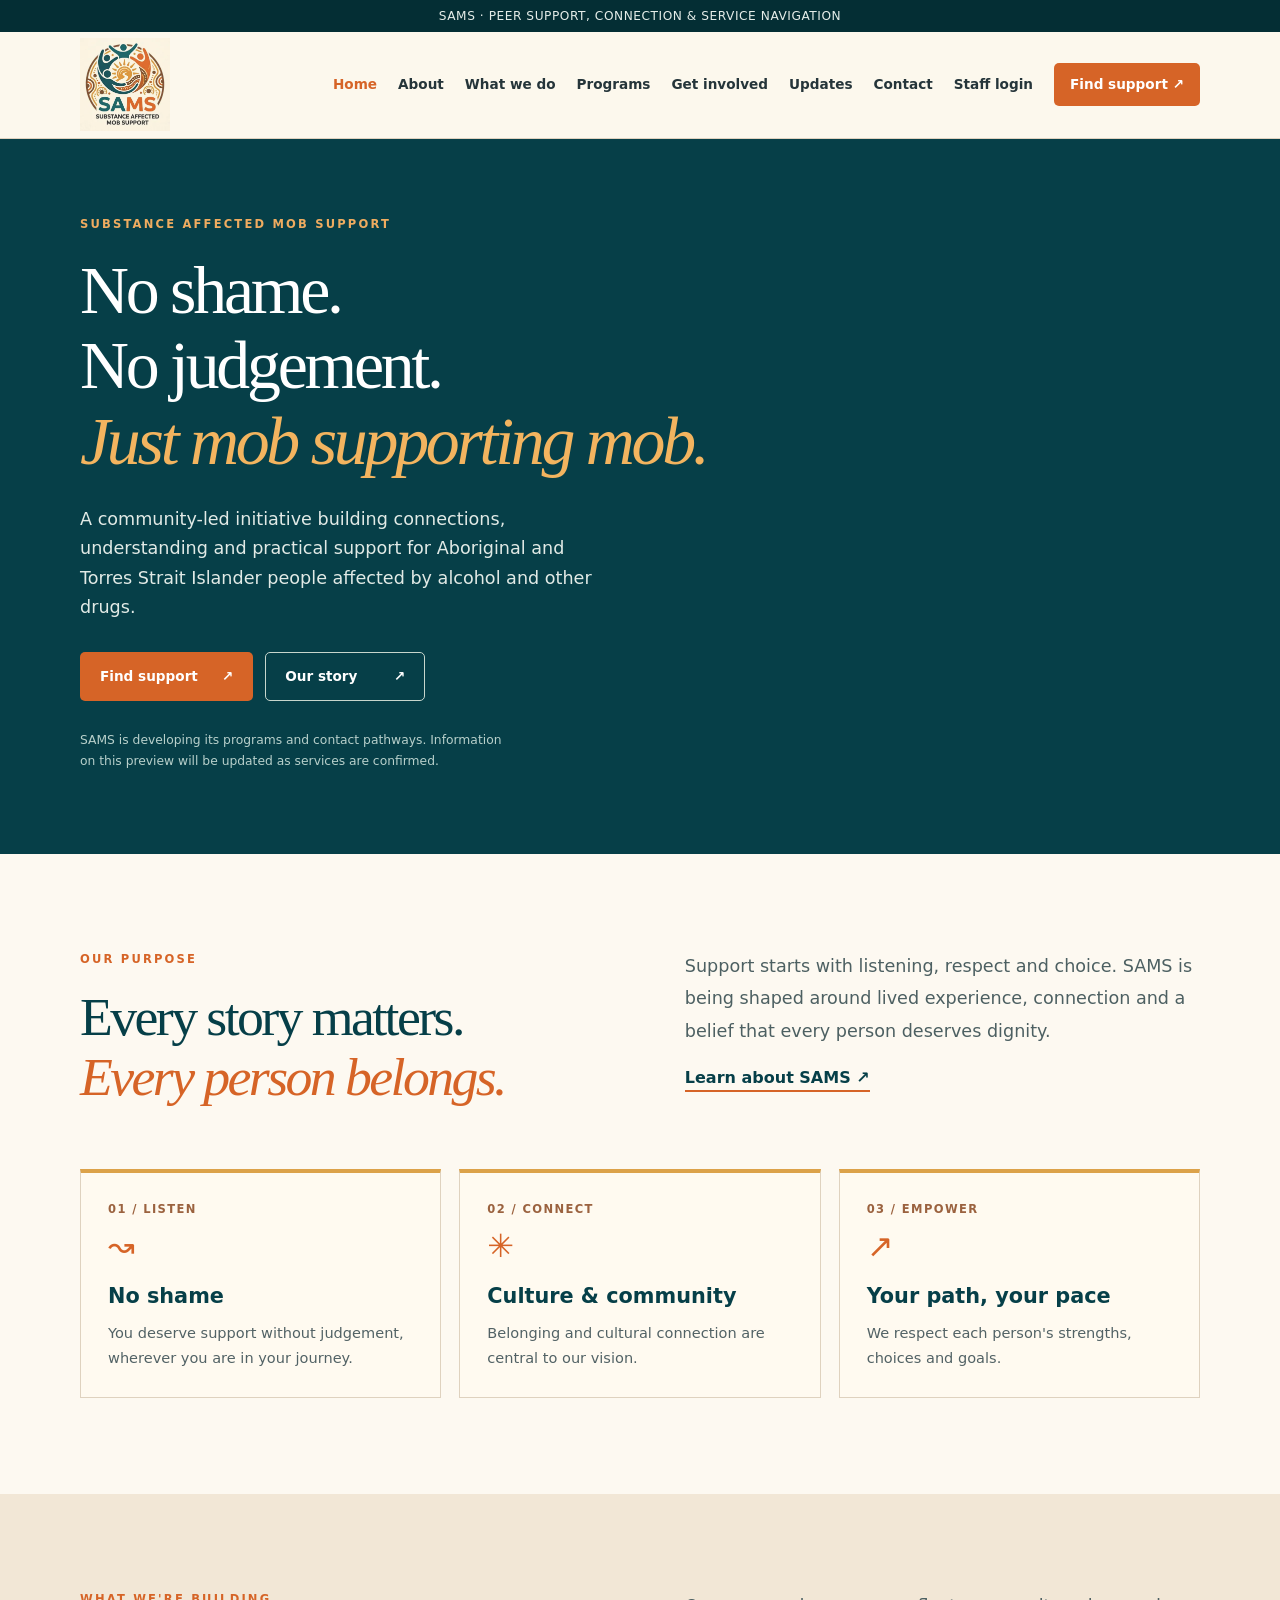
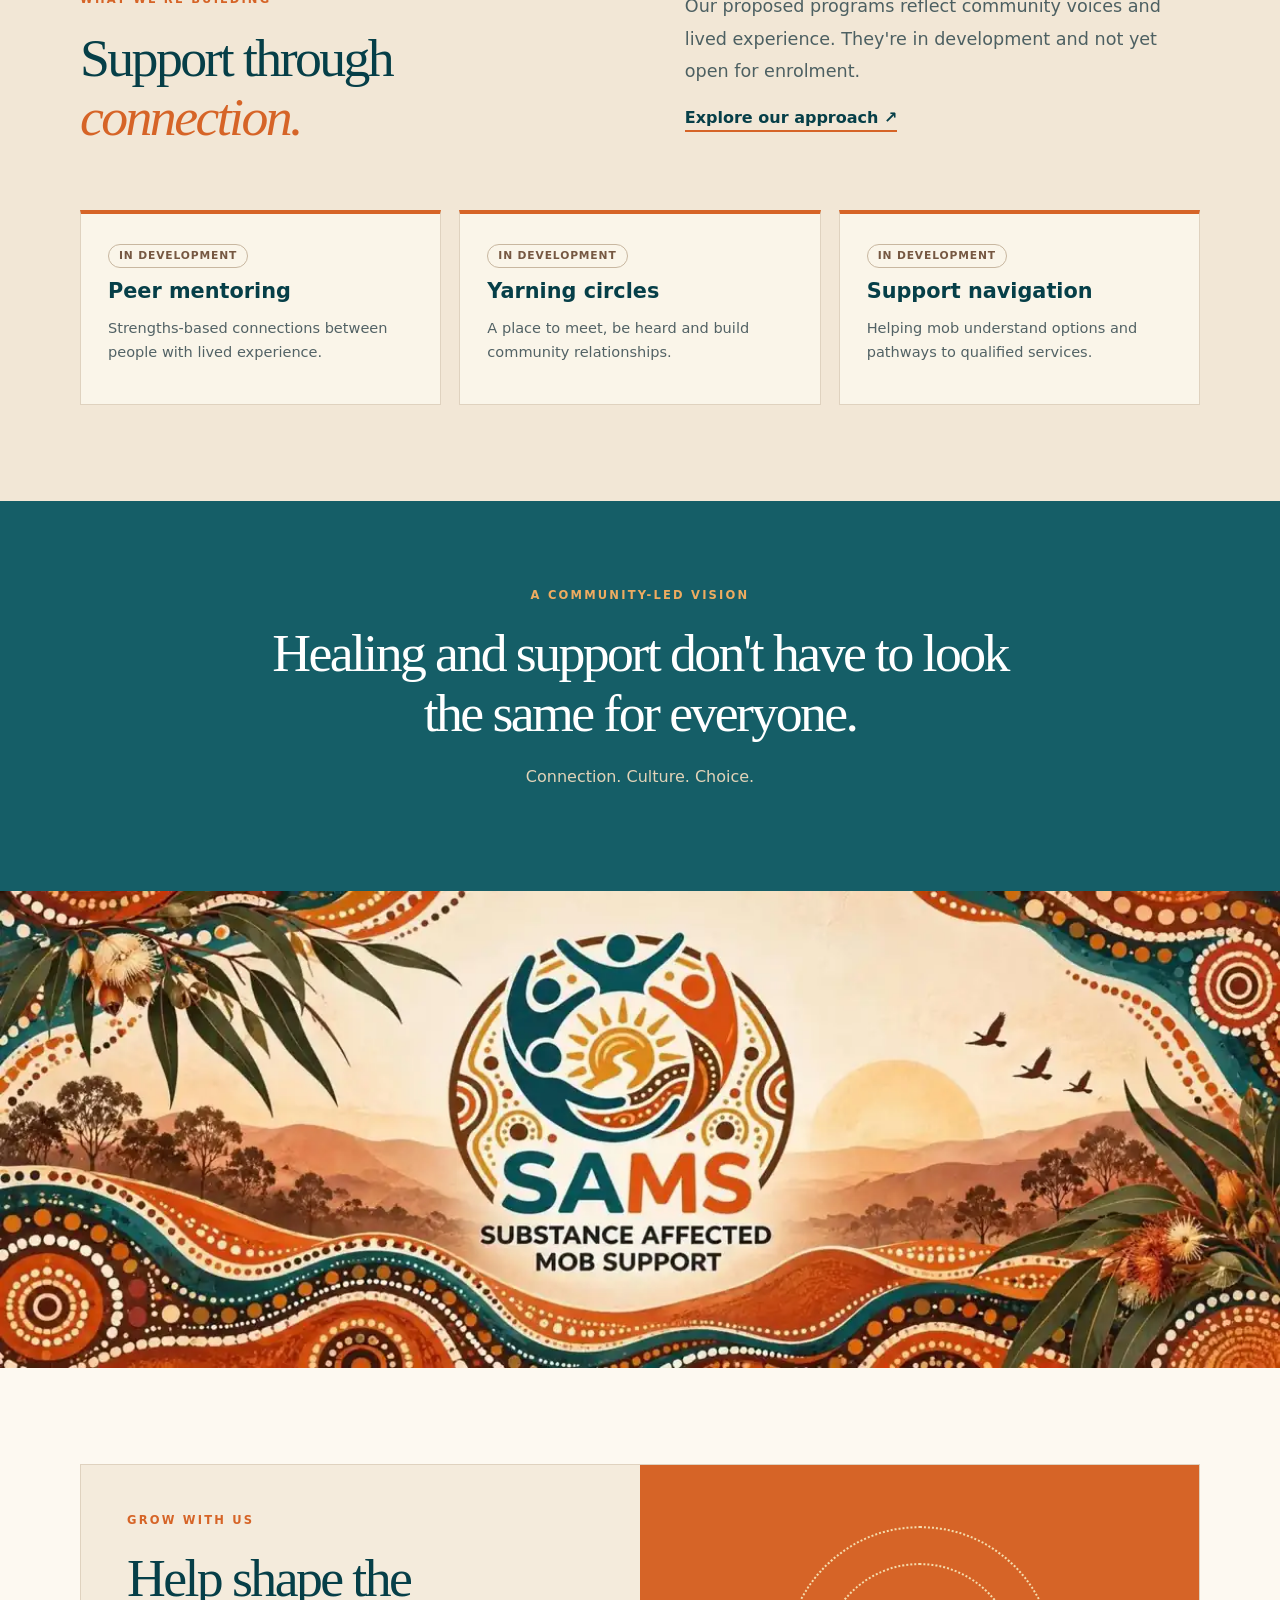
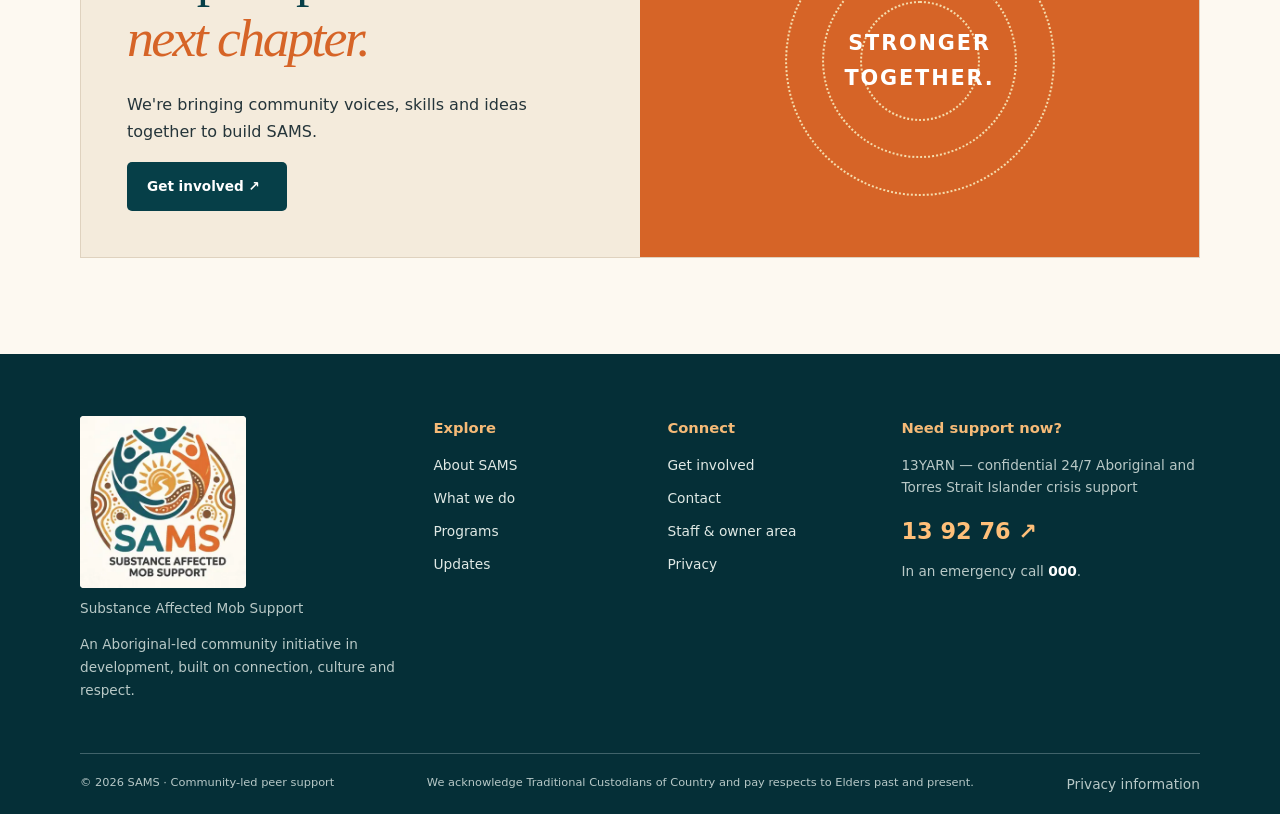
==== commit 8d64909e: "Clarify public site status and link protected SAMS staff portal" ====
--- a/index.html
+++ b/index.html
@@ -1,3 +1,3 @@
-<!doctype html><html lang="en-AU"><head><meta charset="utf-8"><meta name="viewport" content="width=device-width,initial-scale=1"><meta name="theme-color" content="#063f48"><meta name="robots" content="noindex,nofollow"><meta name="description" content="SAMS — Substance Affected Mob Support, an Aboriginal-led community initiative in development."><title>Home | SAMS</title><link rel="stylesheet" href="static/site.css"><script src="static/site.js" defer></script></head><body><a class="skip" href="#main">Skip to content</a><div class="topbar">SAMS IS CURRENTLY DEVELOPING ITS SERVICES · PUBLIC WEBSITE PREVIEW</div><header class="header"><div class="container head-inner"><a class="brand" href="index.html" aria-label="SAMS homepage"><img class="official-logo" src="static/sams-logo.webp" alt="SAMS — Substance Affected Mob Support" width="150" height="155"></a><button class="menu-toggle" type="button" aria-controls="nav" aria-expanded="false">☰ Menu</button><nav id="nav" class="nav" aria-label="Main navigation"><a aria-current="page" href="index.html">Home</a><a  href="about.html">About</a><a  href="what-we-do.html">What we do</a><a  href="programs.html">Programs</a><a  href="get-involved.html">Get involved</a><a  href="updates.html">Updates</a><a  href="contact.html">Contact</a><a class="nav-cta"  href="get-support.html">Find support ↗</a></nav></div></header><main id="main"><section class="hero"><div class="container hero-wrap"><div><span class="eyebrow light">SUBSTANCE AFFECTED MOB SUPPORT</span><h1>No shame.<br>No judgement.<br><em>Just mob supporting mob.</em></h1><p class="lead">A community-led initiative building connections, understanding and practical support for Aboriginal and Torres Strait Islander people affected by alcohol and other drugs.</p><div class="buttons"><a class="button orange" href="get-support.html">Find support <span>↗</span></a><a class="button outline" href="about.html">Our story <span>↗</span></a></div><p class="status-note">SAMS is developing its programs and contact pathways. Information on this preview will be updated as services are confirmed.</p></div><div class="hero-art" aria-label="Official SAMS illustrated banner"><div class="sun"></div><div class="hill hill-one"></div><div class="hill hill-two"></div><div class="hill hill-three"></div><div class="circle c1"></div><div class="circle c2"></div><div class="circle c3"></div><div class="art-word">BELONGING<br>BEGINS HERE.</div></div></div></section>
+<!doctype html><html lang="en-AU"><head><meta charset="utf-8"><meta name="viewport" content="width=device-width,initial-scale=1"><meta name="theme-color" content="#063f48"><meta name="robots" content="noindex,nofollow"><meta name="description" content="SAMS — Substance Affected Mob Support, an Aboriginal-led community initiative in development."><title>Home | SAMS</title><link rel="stylesheet" href="static/site.css"><script src="static/site.js" defer></script><script type="module" src="static/live-content.js"></script></head><body><a class="skip" href="#main">Skip to content</a><div class="topbar">SAMS · PEER SUPPORT, CONNECTION & SERVICE NAVIGATION</div><header class="header"><div class="container head-inner"><a class="brand" href="index.html" aria-label="SAMS homepage"><img class="official-logo" src="static/sams-logo.webp" alt="SAMS — Substance Affected Mob Support" width="150" height="155"></a><button class="menu-toggle" type="button" aria-controls="nav" aria-expanded="false">☰ Menu</button><nav id="nav" class="nav" aria-label="Main navigation"><a aria-current="page" href="index.html">Home</a><a  href="about.html">About</a><a  href="what-we-do.html">What we do</a><a  href="programs.html">Programs</a><a  href="get-involved.html">Get involved</a><a  href="updates.html">Updates</a><a  href="contact.html">Contact</a><a class="nav-staff" href="portal.html">Staff login</a><a class="nav-cta"  href="get-support.html">Find support ↗</a></nav></div></header><main id="main"><section class="hero"><div class="container hero-wrap"><div><span class="eyebrow light">SUBSTANCE AFFECTED MOB SUPPORT</span><h1>No shame.<br>No judgement.<br><em>Just mob supporting mob.</em></h1><p class="lead">A community-led initiative building connections, understanding and practical support for Aboriginal and Torres Strait Islander people affected by alcohol and other drugs.</p><div class="buttons"><a class="button orange" href="get-support.html">Find support <span>↗</span></a><a class="button outline" href="about.html">Our story <span>↗</span></a></div><p class="status-note">SAMS is developing its programs and contact pathways. Information on this preview will be updated as services are confirmed.</p></div><div class="hero-art" aria-label="Official SAMS illustrated banner"><div class="sun"></div><div class="hill hill-one"></div><div class="hill hill-two"></div><div class="hill hill-three"></div><div class="circle c1"></div><div class="circle c2"></div><div class="circle c3"></div><div class="art-word">BELONGING<br>BEGINS HERE.</div></div></div></section>
 <section class="section paper"><div class="container split"><div><span class="eyebrow">OUR PURPOSE</span><h2>Every story matters.<br><em>Every person belongs.</em></h2></div><div><p class="body-large">Support starts with listening, respect and choice. SAMS is being shaped around lived experience, connection and a belief that every person deserves dignity.</p><a class="text-link" href="about.html">Learn about SAMS ↗</a></div></div><div class="container card-grid three"><article class="feature"><div class="number">01 / LISTEN</div><div class="feature-symbol">↝</div><h3>No shame</h3><p>You deserve support without judgement, wherever you are in your journey.</p></article><article class="feature"><div class="number">02 / CONNECT</div><div class="feature-symbol">✳</div><h3>Culture & community</h3><p>Belonging and cultural connection are central to our vision.</p></article><article class="feature"><div class="number">03 / EMPOWER</div><div class="feature-symbol">↗</div><h3>Your path, your pace</h3><p>We respect each person's strengths, choices and goals.</p></article></div></section>
-<section class="section sand"><div class="container split"><div><span class="eyebrow">WHAT WE'RE BUILDING</span><h2>Support through<br><em>connection.</em></h2></div><div><p class="body-large">Our proposed programs reflect community voices and lived experience. They're in development and not yet open for enrolment.</p><a class="text-link" href="what-we-do.html">Explore our approach ↗</a></div></div><div class="container card-grid three"><article class="service"><span class="pill">In development</span><h3>Peer mentoring</h3><p>Strengths-based connections between people with lived experience.</p></article><article class="service"><span class="pill">In development</span><h3>Yarning circles</h3><p>A place to meet, be heard and build community relationships.</p></article><article class="service"><span class="pill">In development</span><h3>Support navigation</h3><p>Helping mob understand options and pathways to qualified services.</p></article></div></section><section class="quote"><div class="container"><span class="eyebrow light">A COMMUNITY-LED VISION</span><h2>Healing and support don't have to look the same for everyone.</h2><p>Connection. Culture. Choice.</p></div></section><section class="brand-banner" aria-label="SAMS official visual identity"><img src="static/sams-banner.webp" width="1250" height="465" alt="SAMS illustrated landscape banner with teal, orange and ochre artwork and official logo"></section><section class="section paper"><div class="container callout"><div><span class="eyebrow">GROW WITH US</span><h2>Help shape the<br><em>next chapter.</em></h2><p>We're bringing community voices, skills and ideas together to build SAMS.</p><a class="button dark" href="get-involved.html">Get involved ↗</a></div><div class="symbol-art" aria-hidden="true"><div class="r"></div><div class="r"></div><div class="r"></div><span>STRONGER<br>TOGETHER.</span></div></div></section></main><footer class="foot"><div class="container foot-grid"><div><img class="footer-official-logo" src="static/sams-logo.webp" alt="SAMS official logo" width="190" height="196"><p>Substance Affected Mob Support</p><p>An Aboriginal-led community initiative in development, built on connection, culture and respect.</p></div><div><h3>Explore</h3><a href="about.html">About SAMS</a><a href="what-we-do.html">What we do</a><a href="programs.html">Programs</a><a href="updates.html">Updates</a></div><div><h3>Connect</h3><a href="get-involved.html">Get involved</a><a href="contact.html">Contact</a><a href="staff-preview.html">Staff & owner area</a><a href="privacy.html">Privacy</a></div><div><h3>Need support now?</h3><p>13YARN — confidential 24/7 Aboriginal and Torres Strait Islander crisis support</p><a href="tel:139276" style="font-size:1.4rem;color:#ffbf79;font-weight:900">13 92 76 ↗</a><p>In an emergency call <a href="tel:000" style="display:inline;color:white;font-weight:800">000</a>.</p></div></div><div class="container foot-bottom"><span>© 2026 SAMS · Website preview</span><span>We acknowledge Traditional Custodians of Country and pay respects to Elders past and present.</span><a href="privacy.html">Privacy information</a></div></footer></body></html>+<section class="section sand"><div class="container split"><div><span class="eyebrow">WHAT WE'RE BUILDING</span><h2>Support through<br><em>connection.</em></h2></div><div><p class="body-large">Our proposed programs reflect community voices and lived experience. They're in development and not yet open for enrolment.</p><a class="text-link" href="what-we-do.html">Explore our approach ↗</a></div></div><div class="container card-grid three"><article class="service"><span class="pill">In development</span><h3>Peer mentoring</h3><p>Strengths-based connections between people with lived experience.</p></article><article class="service"><span class="pill">In development</span><h3>Yarning circles</h3><p>A place to meet, be heard and build community relationships.</p></article><article class="service"><span class="pill">In development</span><h3>Support navigation</h3><p>Helping mob understand options and pathways to qualified services.</p></article></div></section><section class="quote"><div class="container"><span class="eyebrow light">A COMMUNITY-LED VISION</span><h2>Healing and support don't have to look the same for everyone.</h2><p>Connection. Culture. Choice.</p></div></section><section class="brand-banner" aria-label="SAMS official visual identity"><img src="static/sams-banner.webp" width="1250" height="465" alt="SAMS illustrated landscape banner with teal, orange and ochre artwork and official logo"></section><section class="section paper"><div class="container callout"><div><span class="eyebrow">GROW WITH US</span><h2>Help shape the<br><em>next chapter.</em></h2><p>We're bringing community voices, skills and ideas together to build SAMS.</p><a class="button dark" href="get-involved.html">Get involved ↗</a></div><div class="symbol-art" aria-hidden="true"><div class="r"></div><div class="r"></div><div class="r"></div><span>STRONGER<br>TOGETHER.</span></div></div></section></main><footer class="foot"><div class="container foot-grid"><div><img class="footer-official-logo" src="static/sams-logo.webp" alt="SAMS official logo" width="190" height="196"><p>Substance Affected Mob Support</p><p>An Aboriginal-led community initiative in development, built on connection, culture and respect.</p></div><div><h3>Explore</h3><a href="about.html">About SAMS</a><a href="what-we-do.html">What we do</a><a href="programs.html">Programs</a><a href="updates.html">Updates</a></div><div><h3>Connect</h3><a href="get-involved.html">Get involved</a><a href="contact.html">Contact</a><a href="staff-preview.html">Staff & owner area</a><a href="privacy.html">Privacy</a></div><div><h3>Need support now?</h3><p>13YARN — confidential 24/7 Aboriginal and Torres Strait Islander crisis support</p><a href="tel:139276" style="font-size:1.4rem;color:#ffbf79;font-weight:900">13 92 76 ↗</a><p>In an emergency call <a href="tel:000" style="display:inline;color:white;font-weight:800">000</a>.</p></div></div><div class="container foot-bottom"><span>© 2026 SAMS · Community-led peer support</span><span>We acknowledge Traditional Custodians of Country and pay respects to Elders past and present.</span><a href="privacy.html">Privacy information</a></div></footer></body></html>
